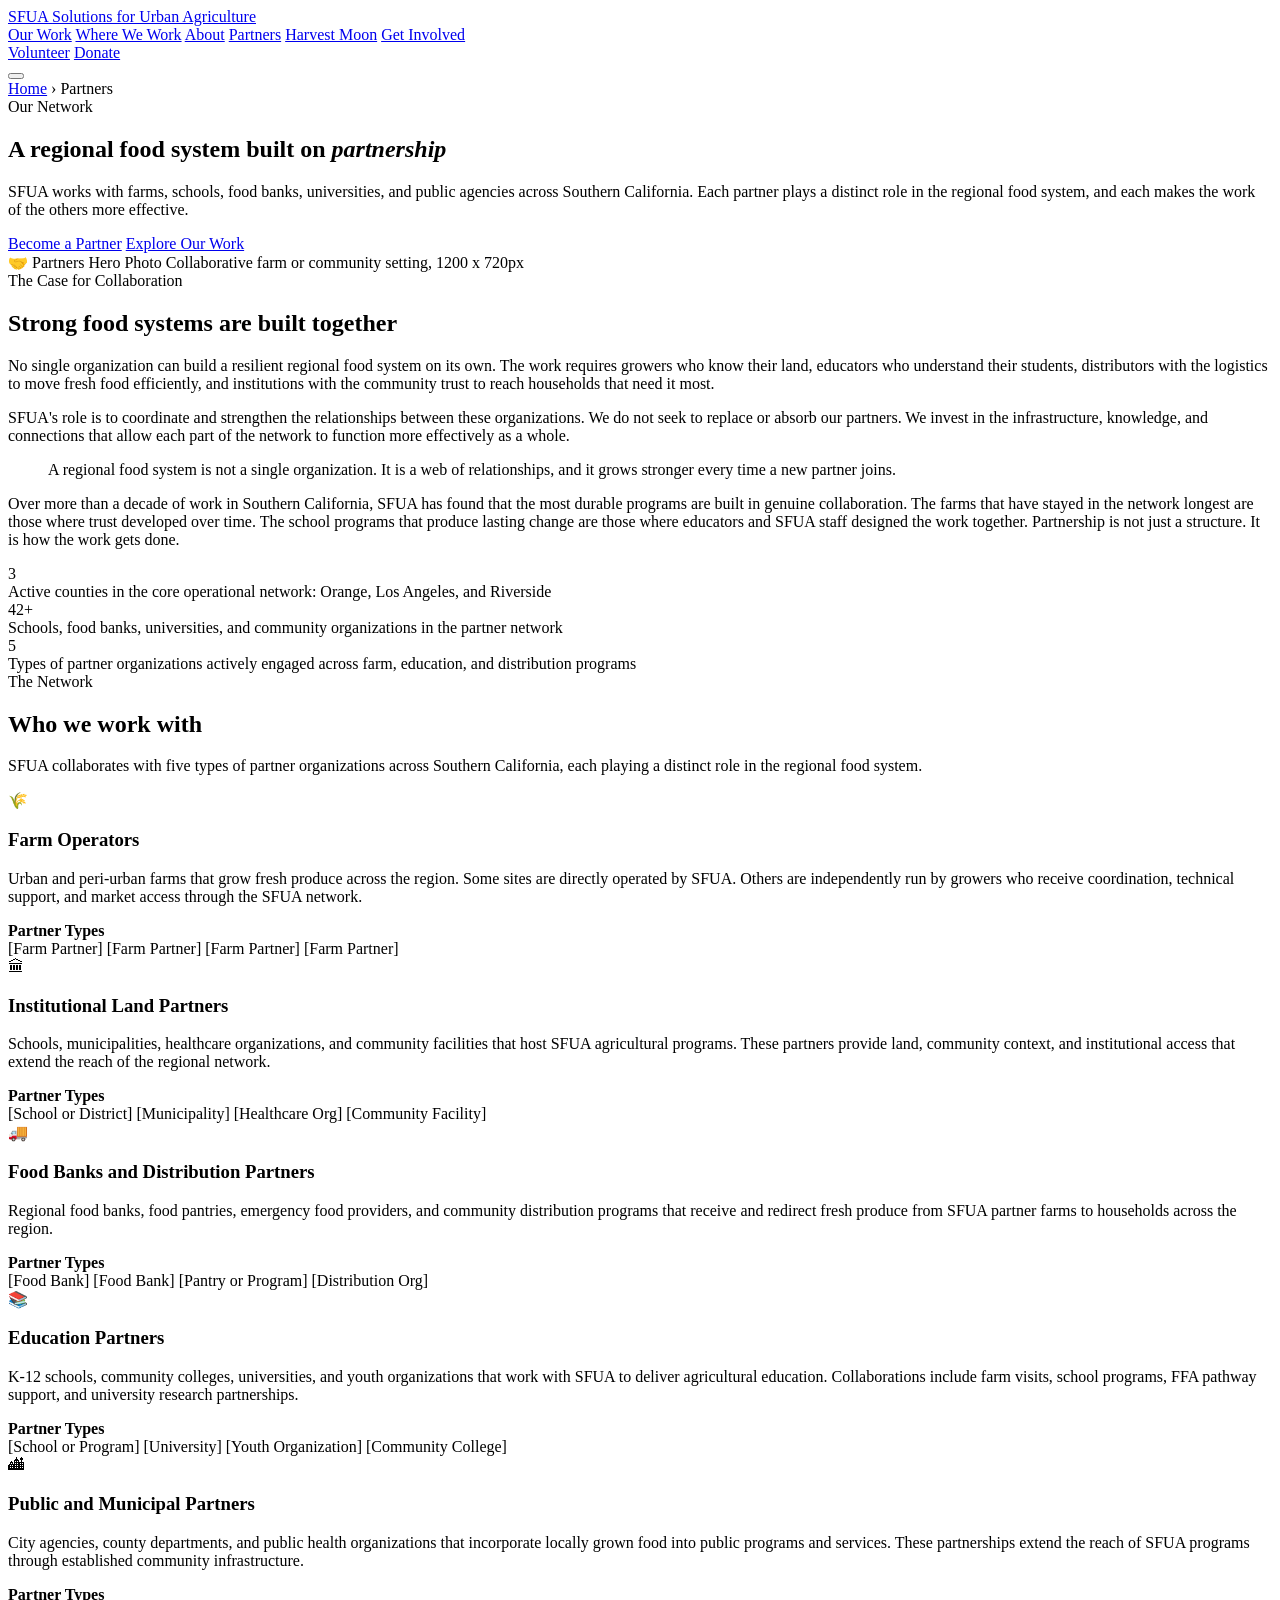
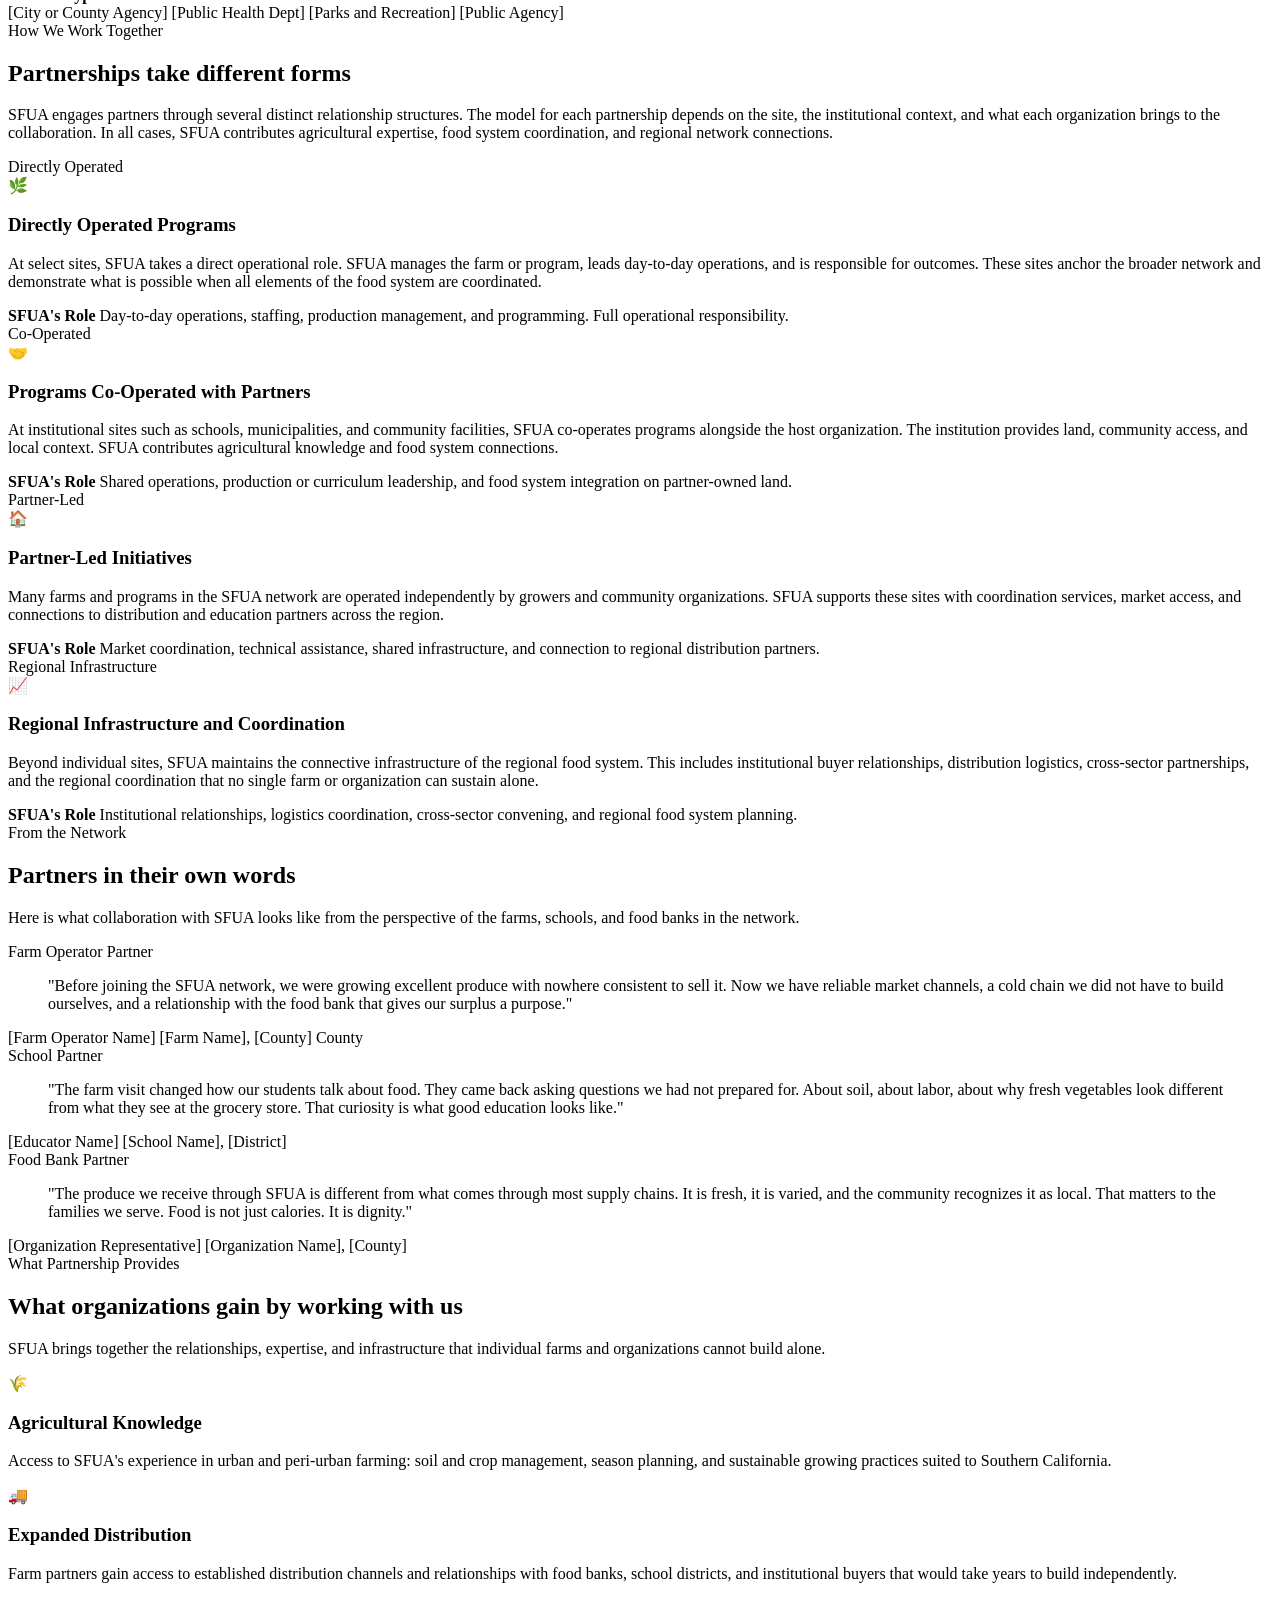
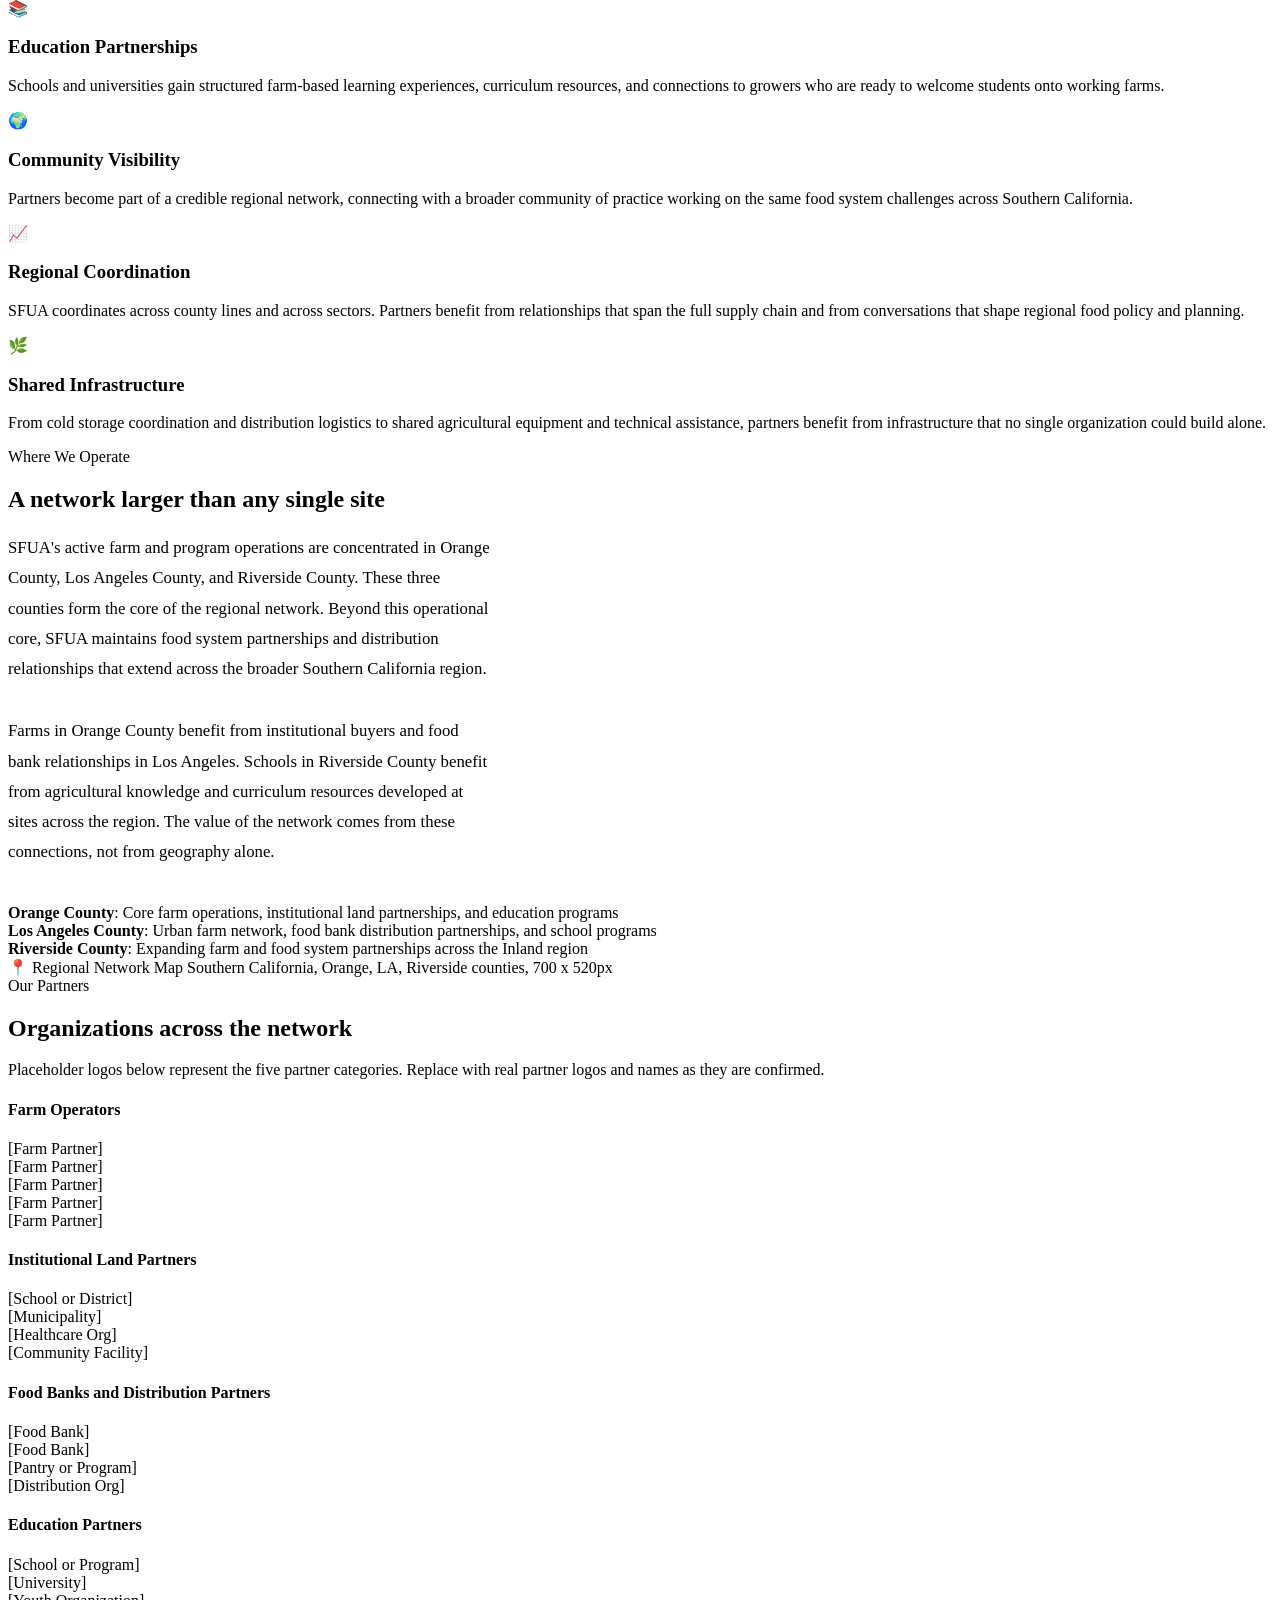
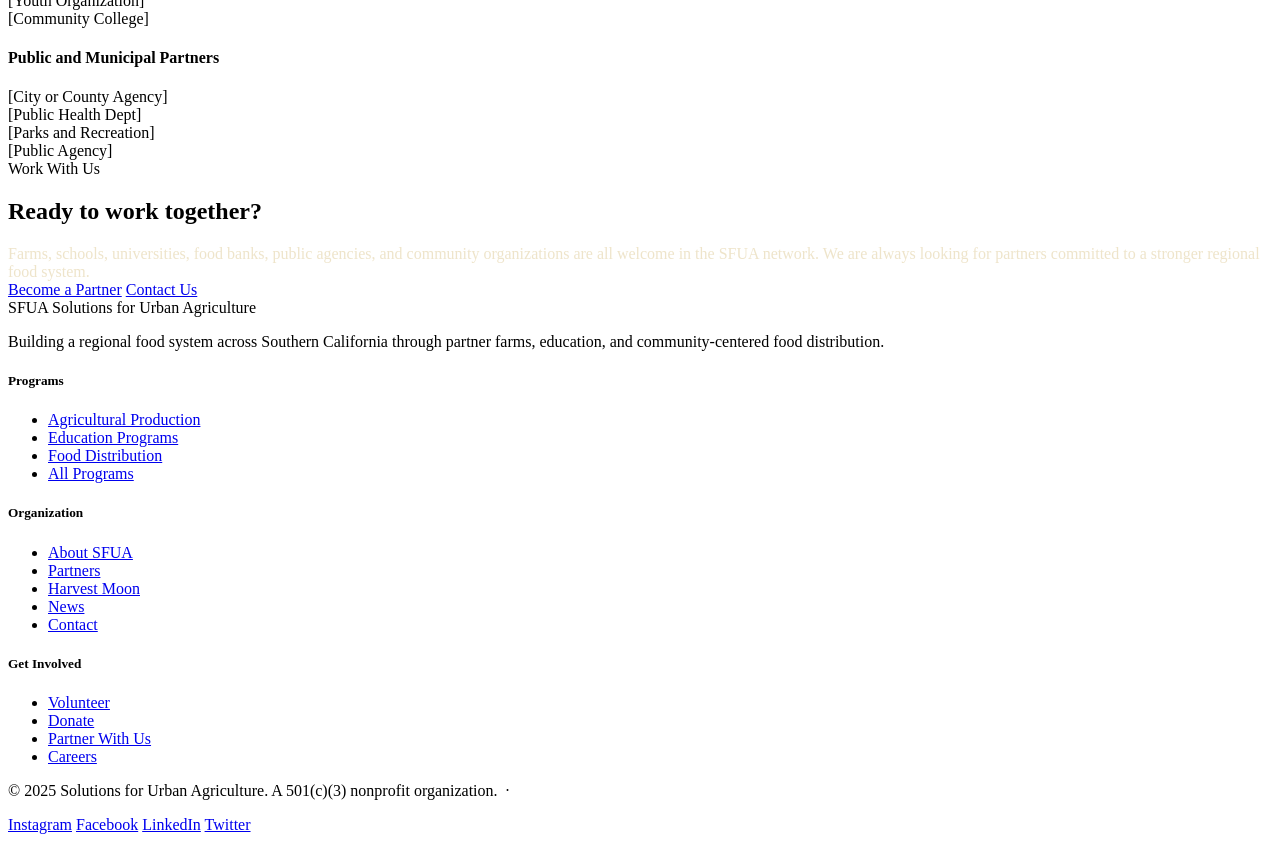
==== index.html @ 007294e8 "Add files via upload" ====
<!DOCTYPE html>
<html lang="en">
<head>
  <meta charset="UTF-8" />
  <meta name="viewport" content="width=device-width, initial-scale=1.0" />
  <title>Partners — Solutions for Urban Agriculture</title>
  <meta name="description" content="SFUA works with farms, schools, food banks, universities, and public agencies across Southern California to build a stronger regional food system." />
  <link rel="stylesheet" href="../assets/css/styles.css" />
</head>
<body>


  <!-- ============================================================
       NAV
       ============================================================ -->
  <header class="site-nav" role="banner">
    <div class="container">
      <a href="../index.html" class="nav-logo" aria-label="SFUA Home">
        <span class="logo-abbr">SFUA</span>
        <span class="logo-full">Solutions for Urban Agriculture</span>
      </a>
      <nav class="nav-links" aria-label="Primary navigation">
        <a href="../our-work/">Our Work</a>
        <a href="../index.html#where-we-work">Where We Work</a>
        <a href="../about/">About</a>
        <a href="../partners/" aria-current="page">Partners</a>
        <a href="../harvest-moon/harvest-moon.html">Harvest Moon</a>
        <a href="../get-involved/">Get Involved</a>
      </nav>
      <div class="nav-cta">
        <a href="../get-involved/volunteer.html" class="btn btn--outline">Volunteer</a>
          <!-- TEMP: Links to DonorView donation page. Replace with embedded form when ready. -->
        <a href="https://app.donorview.com/Donation/DonationInfo?prm=[base64]" target="_blank" class="btn btn--primary">Donate</a>
      </div>
      <button class="nav-hamburger" aria-label="Open menu" aria-expanded="false">
        <span></span><span></span><span></span>
      </button>
    </div>
  </header>


  <!-- ============================================================
       1. HERO
       ============================================================ -->
  <section class="page-hero" aria-labelledby="partners-hero-heading">
    <div class="container">

      <div class="page-hero-content">
        <nav class="breadcrumb" aria-label="Breadcrumb">
          <a href="../index.html">Home</a>
          <span class="breadcrumb-sep" aria-hidden="true">&#8250;</span>
          <span class="breadcrumb-current">Partners</span>
        </nav>
        <span class="eyebrow">Our Network</span>
        <h1 id="partners-hero-heading">
          A regional food system built on
          <em>partnership</em>
        </h1>
        <p class="lead">
          SFUA works with farms, schools, food banks, universities, and public agencies
          across Southern California. Each partner plays a distinct role in the
          regional food system, and each makes the work of the others more effective.
        </p>
        <div class="hero-actions">
          <a href="../get-involved/partner.html" class="btn btn--primary">Become a Partner</a>
          <a href="../our-work/" class="btn btn--outline">Explore Our Work</a>
        </div>
      </div>

      <div class="page-hero-image">
        <div class="img-placeholder img-placeholder--hero" role="img" aria-label="Hero image placeholder">
          <span class="ph-icon">&#129309;</span>
          <span class="ph-label">Partners Hero Photo</span>
          <span class="ph-dims">Collaborative farm or community setting, 1200 x 720px</span>
        </div>
      </div>

    </div>
  </section>


  <!-- ============================================================
       2. WHY PARTNERSHIPS MATTER
       ============================================================ -->
  <section id="why-partnerships" class="story section section--white" aria-labelledby="why-heading">
    <div class="container">

      <div class="story-body">
        <div class="section-header">
          <span class="eyebrow">The Case for Collaboration</span>
          <h2 id="why-heading">Strong food systems are built together</h2>
        </div>

        <p>
          No single organization can build a resilient regional food system on its own.
          The work requires growers who know their land, educators who understand their
          students, distributors with the logistics to move fresh food efficiently, and
          institutions with the community trust to reach households that need it most.
        </p>

        <p>
          SFUA's role is to coordinate and strengthen the relationships between
          these organizations. We do not seek to replace or absorb our partners.
          We invest in the infrastructure, knowledge, and connections that allow
          each part of the network to function more effectively as a whole.
        </p>

        <blockquote>
          A regional food system is not a single organization.
          It is a web of relationships, and it grows stronger
          every time a new partner joins.
        </blockquote>

        <p>
          Over more than a decade of work in Southern California, SFUA has found
          that the most durable programs are built in genuine collaboration.
          The farms that have stayed in the network longest are those where trust
          developed over time. The school programs that produce lasting change are
          those where educators and SFUA staff designed the work together.
          Partnership is not just a structure. It is how the work gets done.
        </p>
      </div>

      <div class="story-sidebar">
        <div class="story-stat-stack">

          <div class="story-stat">
            <div class="s-number">3</div>
            <div class="s-label">Active counties in the core operational network: Orange, Los Angeles, and Riverside</div>
          </div>

          <div class="story-stat">
            <div class="s-number">42+</div>
            <div class="s-label">Schools, food banks, universities, and community organizations in the partner network</div>
          </div>

          <div class="story-stat">
            <div class="s-number">5</div>
            <div class="s-label">Types of partner organizations actively engaged across farm, education, and distribution programs</div>
          </div>

        </div>
      </div>

    </div>
  </section>


  <!-- ============================================================
       3. PARTNER CATEGORIES
       ============================================================ -->
  <section id="partner-categories" class="partner-ecosystem section section--alt" aria-labelledby="categories-heading">
    <div class="container">

      <div class="section-header">
        <span class="eyebrow">The Network</span>
        <h2 id="categories-heading">Who we work with</h2>
        <p>
          SFUA collaborates with five types of partner organizations across
          Southern California, each playing a distinct role in the regional food system.
        </p>
      </div>

      <div class="ecosystem-type-grid" role="list" aria-label="Partner organization categories">

        <!-- Category 1 — Farm Operators -->
        <div class="ecosystem-type-card" role="listitem">
          <div class="ecosystem-type-icon" aria-hidden="true">&#127806;</div>
          <h3>Farm Operators</h3>
          <p>
            Urban and peri-urban farms that grow fresh produce across the region.
            Some sites are directly operated by SFUA. Others are independently run
            by growers who receive coordination, technical support, and market access
            through the SFUA network.
          </p>
          <div class="ecosystem-type-examples">
            <strong>Partner Types</strong>
            <div class="ecosystem-placeholder-list" aria-label="Farm operator partner placeholders">
              <span class="ecosystem-placeholder">[Farm Partner]</span>
              <span class="ecosystem-placeholder">[Farm Partner]</span>
              <span class="ecosystem-placeholder">[Farm Partner]</span>
              <span class="ecosystem-placeholder">[Farm Partner]</span>
            </div>
          </div>
        </div>

        <!-- Category 2 — Institutional Land Partners -->
        <div class="ecosystem-type-card" role="listitem">
          <div class="ecosystem-type-icon" aria-hidden="true">&#127963;</div>
          <h3>Institutional Land Partners</h3>
          <p>
            Schools, municipalities, healthcare organizations, and community
            facilities that host SFUA agricultural programs. These partners
            provide land, community context, and institutional access that
            extend the reach of the regional network.
          </p>
          <div class="ecosystem-type-examples">
            <strong>Partner Types</strong>
            <div class="ecosystem-placeholder-list" aria-label="Institutional land partner placeholders">
              <span class="ecosystem-placeholder">[School or District]</span>
              <span class="ecosystem-placeholder">[Municipality]</span>
              <span class="ecosystem-placeholder">[Healthcare Org]</span>
              <span class="ecosystem-placeholder">[Community Facility]</span>
            </div>
          </div>
        </div>

        <!-- Category 3 — Food Banks and Distribution Partners -->
        <div class="ecosystem-type-card" role="listitem">
          <div class="ecosystem-type-icon" aria-hidden="true">&#128666;</div>
          <h3>Food Banks and Distribution Partners</h3>
          <p>
            Regional food banks, food pantries, emergency food providers, and
            community distribution programs that receive and redirect fresh
            produce from SFUA partner farms to households across the region.
          </p>
          <div class="ecosystem-type-examples">
            <strong>Partner Types</strong>
            <div class="ecosystem-placeholder-list" aria-label="Distribution partner placeholders">
              <span class="ecosystem-placeholder">[Food Bank]</span>
              <span class="ecosystem-placeholder">[Food Bank]</span>
              <span class="ecosystem-placeholder">[Pantry or Program]</span>
              <span class="ecosystem-placeholder">[Distribution Org]</span>
            </div>
          </div>
        </div>

        <!-- Category 4 — Education Partners -->
        <div class="ecosystem-type-card" role="listitem">
          <div class="ecosystem-type-icon" aria-hidden="true">&#128218;</div>
          <h3>Education Partners</h3>
          <p>
            K-12 schools, community colleges, universities, and youth
            organizations that work with SFUA to deliver agricultural education.
            Collaborations include farm visits, school programs, FFA pathway
            support, and university research partnerships.
          </p>
          <div class="ecosystem-type-examples">
            <strong>Partner Types</strong>
            <div class="ecosystem-placeholder-list" aria-label="Education partner placeholders">
              <span class="ecosystem-placeholder">[School or Program]</span>
              <span class="ecosystem-placeholder">[University]</span>
              <span class="ecosystem-placeholder">[Youth Organization]</span>
              <span class="ecosystem-placeholder">[Community College]</span>
            </div>
          </div>
        </div>

        <!-- Category 5 — Public and Municipal Partners -->
        <div class="ecosystem-type-card" role="listitem">
          <div class="ecosystem-type-icon" aria-hidden="true">&#127961;</div>
          <h3>Public and Municipal Partners</h3>
          <p>
            City agencies, county departments, and public health organizations
            that incorporate locally grown food into public programs and services.
            These partnerships extend the reach of SFUA programs through
            established community infrastructure.
          </p>
          <div class="ecosystem-type-examples">
            <strong>Partner Types</strong>
            <div class="ecosystem-placeholder-list" aria-label="Municipal partner placeholders">
              <span class="ecosystem-placeholder">[City or County Agency]</span>
              <span class="ecosystem-placeholder">[Public Health Dept]</span>
              <span class="ecosystem-placeholder">[Parks and Recreation]</span>
              <span class="ecosystem-placeholder">[Public Agency]</span>
            </div>
          </div>
        </div>

      </div>

    </div>
  </section>


  <!-- ============================================================
       4. PARTNERSHIP MODELS
       ============================================================ -->
  <section id="partnership-models" class="operating-model section section--white" aria-labelledby="models-heading">
    <div class="container">

      <div class="section-header">
        <span class="eyebrow">How We Work Together</span>
        <h2 id="models-heading">Partnerships take different forms</h2>
      </div>

      <p class="op-model-intro">
        SFUA engages partners through several distinct relationship structures.
        The model for each partnership depends on the site, the institutional
        context, and what each organization brings to the collaboration.
        In all cases, SFUA contributes agricultural expertise, food system
        coordination, and regional network connections.
      </p>

      <div class="op-model-grid" role="list" aria-label="Partnership model types">

        <!-- Panel 1 — Directly Operated -->
        <div class="op-model-panel op-model-panel--direct" role="listitem">
          <span class="op-model-type">Directly Operated</span>
          <div class="op-model-icon" aria-hidden="true">&#127807;</div>
          <h3>Directly Operated Programs</h3>
          <p>
            At select sites, SFUA takes a direct operational role. SFUA manages
            the farm or program, leads day-to-day operations, and is responsible
            for outcomes. These sites anchor the broader network and demonstrate
            what is possible when all elements of the food system are coordinated.
          </p>
          <div class="op-model-contrib">
            <strong>SFUA's Role</strong>
            Day-to-day operations, staffing, production management,
            and programming. Full operational responsibility.
          </div>
        </div>

        <!-- Panel 2 — Co-Operated with Partners -->
        <div class="op-model-panel op-model-panel--coopd" role="listitem">
          <span class="op-model-type">Co-Operated</span>
          <div class="op-model-icon" aria-hidden="true">&#129309;</div>
          <h3>Programs Co-Operated with Partners</h3>
          <p>
            At institutional sites such as schools, municipalities, and community
            facilities, SFUA co-operates programs alongside the host organization.
            The institution provides land, community access, and local context.
            SFUA contributes agricultural knowledge and food system connections.
          </p>
          <div class="op-model-contrib">
            <strong>SFUA's Role</strong>
            Shared operations, production or curriculum leadership,
            and food system integration on partner-owned land.
          </div>
        </div>

        <!-- Panel 3 — Partner-Led Initiatives -->
        <div class="op-model-panel op-model-panel--partner" role="listitem">
          <span class="op-model-type">Partner-Led</span>
          <div class="op-model-icon" aria-hidden="true">&#127968;</div>
          <h3>Partner-Led Initiatives</h3>
          <p>
            Many farms and programs in the SFUA network are operated independently
            by growers and community organizations. SFUA supports these sites with
            coordination services, market access, and connections to distribution
            and education partners across the region.
          </p>
          <div class="op-model-contrib">
            <strong>SFUA's Role</strong>
            Market coordination, technical assistance, shared infrastructure,
            and connection to regional distribution partners.
          </div>
        </div>

        <!-- Panel 4 — Regional Infrastructure -->
        <div class="op-model-panel op-model-panel--coord" role="listitem">
          <span class="op-model-type">Regional Infrastructure</span>
          <div class="op-model-icon" aria-hidden="true">&#128200;</div>
          <h3>Regional Infrastructure and Coordination</h3>
          <p>
            Beyond individual sites, SFUA maintains the connective infrastructure
            of the regional food system. This includes institutional buyer
            relationships, distribution logistics, cross-sector partnerships,
            and the regional coordination that no single farm or organization
            can sustain alone.
          </p>
          <div class="op-model-contrib">
            <strong>SFUA's Role</strong>
            Institutional relationships, logistics coordination,
            cross-sector convening, and regional food system planning.
          </div>
        </div>

      </div>
    </div>
  </section>


  <!-- ============================================================
       5. FEATURED PARTNER STORIES
       ============================================================ -->
  <section id="partner-stories" class="section section--alt" aria-labelledby="stories-heading">
    <div class="container">

      <div class="section-header">
        <span class="eyebrow">From the Network</span>
        <h2 id="stories-heading">Partners in their own words</h2>
        <p>
          Here is what collaboration with SFUA looks like from the perspective
          of the farms, schools, and food banks in the network.
        </p>
      </div>

      <div class="story-card-grid" role="list" aria-label="Partner stories">

        <!-- Story 1 — Farm Partner -->
        <div class="story-card" role="listitem">
          <span class="story-card-tag">Farm Operator Partner</span>
          <blockquote>
            "Before joining the SFUA network, we were growing excellent
            produce with nowhere consistent to sell it. Now we have
            reliable market channels, a cold chain we did not have to build
            ourselves, and a relationship with the food bank that gives
            our surplus a purpose."
          </blockquote>
          <div class="story-card-attr">
            <span class="attr-name">[Farm Operator Name]</span>
            <span class="attr-role">[Farm Name], [County] County</span>
          </div>
        </div>

        <!-- Story 2 — Education Partner -->
        <div class="story-card" role="listitem">
          <span class="story-card-tag">School Partner</span>
          <blockquote>
            "The farm visit changed how our students talk about food.
            They came back asking questions we had not prepared for.
            About soil, about labor, about why fresh vegetables look
            different from what they see at the grocery store.
            That curiosity is what good education looks like."
          </blockquote>
          <div class="story-card-attr">
            <span class="attr-name">[Educator Name]</span>
            <span class="attr-role">[School Name], [District]</span>
          </div>
        </div>

        <!-- Story 3 — Distribution Partner -->
        <div class="story-card" role="listitem">
          <span class="story-card-tag">Food Bank Partner</span>
          <blockquote>
            "The produce we receive through SFUA is different from
            what comes through most supply chains. It is fresh, it is
            varied, and the community recognizes it as local.
            That matters to the families we serve. Food is not
            just calories. It is dignity."
          </blockquote>
          <div class="story-card-attr">
            <span class="attr-name">[Organization Representative]</span>
            <span class="attr-role">[Organization Name], [County]</span>
          </div>
        </div>

      </div>

    </div>
  </section>


  <!-- ============================================================
       6. WHY ORGANIZATIONS PARTNER WITH SFUA
       ============================================================ -->
  <section id="why-sfua" class="values section section--white" aria-labelledby="why-sfua-heading">
    <div class="container">

      <div class="section-header">
        <span class="eyebrow">What Partnership Provides</span>
        <h2 id="why-sfua-heading">What organizations gain by working with us</h2>
        <p>
          SFUA brings together the relationships, expertise, and infrastructure
          that individual farms and organizations cannot build alone.
        </p>
      </div>

      <div class="grid-3">

        <div class="value-card">
          <div class="value-card-icon" aria-hidden="true">&#127806;</div>
          <h3>Agricultural Knowledge</h3>
          <p>
            Access to SFUA's experience in urban and peri-urban farming:
            soil and crop management, season planning, and sustainable
            growing practices suited to Southern California.
          </p>
        </div>

        <div class="value-card">
          <div class="value-card-icon" aria-hidden="true">&#128666;</div>
          <h3>Expanded Distribution</h3>
          <p>
            Farm partners gain access to established distribution channels
            and relationships with food banks, school districts, and
            institutional buyers that would take years to build independently.
          </p>
        </div>

        <div class="value-card">
          <div class="value-card-icon" aria-hidden="true">&#128218;</div>
          <h3>Education Partnerships</h3>
          <p>
            Schools and universities gain structured farm-based learning
            experiences, curriculum resources, and connections to growers
            who are ready to welcome students onto working farms.
          </p>
        </div>

        <div class="value-card">
          <div class="value-card-icon" aria-hidden="true">&#127757;</div>
          <h3>Community Visibility</h3>
          <p>
            Partners become part of a credible regional network, connecting
            with a broader community of practice working on the same
            food system challenges across Southern California.
          </p>
        </div>

        <div class="value-card">
          <div class="value-card-icon" aria-hidden="true">&#128200;</div>
          <h3>Regional Coordination</h3>
          <p>
            SFUA coordinates across county lines and across sectors. Partners
            benefit from relationships that span the full supply chain and
            from conversations that shape regional food policy and planning.
          </p>
        </div>

        <div class="value-card">
          <div class="value-card-icon" aria-hidden="true">&#127807;</div>
          <h3>Shared Infrastructure</h3>
          <p>
            From cold storage coordination and distribution logistics to
            shared agricultural equipment and technical assistance, partners
            benefit from infrastructure that no single organization could build alone.
          </p>
        </div>

      </div>

    </div>
  </section>


  <!-- ============================================================
       7. REGIONAL NETWORK
       ============================================================ -->
  <section id="regional-network" class="where-we-work section section--alt" aria-labelledby="regional-heading">
    <div class="container">

      <div>
        <div class="section-header">
          <span class="eyebrow">Where We Operate</span>
          <h2 id="regional-heading">A network larger than any single site</h2>
        </div>

        <p style="font-size: 1.05rem; color: var(--text-muted); line-height: 1.8; max-width: 58ch; margin-bottom: 32px;">
          SFUA's active farm and program operations are concentrated in
          Orange County, Los Angeles County, and Riverside County. These three
          counties form the core of the regional network. Beyond this operational
          core, SFUA maintains food system partnerships and distribution relationships
          that extend across the broader Southern California region.
        </p>

        <p style="font-size: 1.05rem; color: var(--text-muted); line-height: 1.8; max-width: 58ch; margin-bottom: 36px;">
          Farms in Orange County benefit from institutional buyers and food bank
          relationships in Los Angeles. Schools in Riverside County benefit from
          agricultural knowledge and curriculum resources developed at sites across
          the region. The value of the network comes from these connections,
          not from geography alone.
        </p>

        <div class="region-list" role="list" aria-label="Active counties">
          <div class="region-item" role="listitem">
            <span class="region-dot" aria-hidden="true"></span>
            <span><strong>Orange County</strong>: Core farm operations, institutional land partnerships, and education programs</span>
          </div>
          <div class="region-item" role="listitem">
            <span class="region-dot" aria-hidden="true"></span>
            <span><strong>Los Angeles County</strong>: Urban farm network, food bank distribution partnerships, and school programs</span>
          </div>
          <div class="region-item" role="listitem">
            <span class="region-dot" aria-hidden="true"></span>
            <span><strong>Riverside County</strong>: Expanding farm and food system partnerships across the Inland region</span>
          </div>
        </div>

      </div>

      <div>
        <div class="img-placeholder img-placeholder--map" role="img" aria-label="Regional network map placeholder">
          <span class="ph-icon">&#128205;</span>
          <span class="ph-label">Regional Network Map</span>
          <span class="ph-dims">Southern California, Orange, LA, Riverside counties, 700 x 520px</span>
        </div>
      </div>

    </div>
  </section>


  <!-- ============================================================
       PARTNER LOGO GRID (All Categories)
       ============================================================ -->
  <section class="section section--white" aria-labelledby="partner-logos-heading">
    <div class="container">

      <div class="section-header section-header--center">
        <span class="eyebrow">Our Partners</span>
        <h2 id="partner-logos-heading">Organizations across the network</h2>
        <p>
          Placeholder logos below represent the five partner categories.
          Replace with real partner logos and names as they are confirmed.
        </p>
      </div>

      <div class="partner-categories" role="list" aria-label="Partner organizations by category">

        <div class="partner-category" role="listitem">
          <h4>Farm Operators</h4>
          <div class="partner-logos">
            <div class="partner-logo-slot">[Farm Partner]</div>
            <div class="partner-logo-slot">[Farm Partner]</div>
            <div class="partner-logo-slot">[Farm Partner]</div>
            <div class="partner-logo-slot">[Farm Partner]</div>
            <div class="partner-logo-slot">[Farm Partner]</div>
          </div>
        </div>

        <div class="partner-category" role="listitem">
          <h4>Institutional Land Partners</h4>
          <div class="partner-logos">
            <div class="partner-logo-slot">[School or District]</div>
            <div class="partner-logo-slot">[Municipality]</div>
            <div class="partner-logo-slot">[Healthcare Org]</div>
            <div class="partner-logo-slot">[Community Facility]</div>
          </div>
        </div>

        <div class="partner-category" role="listitem">
          <h4>Food Banks and Distribution Partners</h4>
          <div class="partner-logos">
            <div class="partner-logo-slot">[Food Bank]</div>
            <div class="partner-logo-slot">[Food Bank]</div>
            <div class="partner-logo-slot">[Pantry or Program]</div>
            <div class="partner-logo-slot">[Distribution Org]</div>
          </div>
        </div>

        <div class="partner-category" role="listitem">
          <h4>Education Partners</h4>
          <div class="partner-logos">
            <div class="partner-logo-slot">[School or Program]</div>
            <div class="partner-logo-slot">[University]</div>
            <div class="partner-logo-slot">[Youth Organization]</div>
            <div class="partner-logo-slot">[Community College]</div>
          </div>
        </div>

        <div class="partner-category" role="listitem">
          <h4>Public and Municipal Partners</h4>
          <div class="partner-logos">
            <div class="partner-logo-slot">[City or County Agency]</div>
            <div class="partner-logo-slot">[Public Health Dept]</div>
            <div class="partner-logo-slot">[Parks and Recreation]</div>
            <div class="partner-logo-slot">[Public Agency]</div>
          </div>
        </div>

      </div>

    </div>
  </section>


  <!-- ============================================================
       8. FINAL CTA
       ============================================================ -->
  <section class="program-cta section section--dark" aria-labelledby="partners-cta-heading">
    <div class="container">

      <span class="eyebrow" style="color: var(--straw);">Work With Us</span>
      <h2 id="partners-cta-heading" style="color: var(--straw);">
        Ready to work together?
      </h2>
      <span class="cta-sub" style="color: rgba(232,217,181,0.72);">
        Farms, schools, universities, food banks, public agencies, and community
        organizations are all welcome in the SFUA network. We are always looking
        for partners committed to a stronger regional food system.
      </span>
      <div class="cta-actions">
        <a href="../get-involved/partner.html" class="btn btn--harvest">Become a Partner</a>
        <a href="../contact/" class="btn btn--ghost">Contact Us</a>
      </div>

    </div>
  </section>


  <!-- ============================================================
       FOOTER
       ============================================================ -->
  <footer class="site-footer section--dark" role="contentinfo">
    <div class="container">
      <div class="footer-grid">
        <div class="footer-brand">
          <span class="logo-abbr">SFUA</span>
          <span class="logo-full">Solutions for Urban Agriculture</span>
          <p>
            Building a regional food system across Southern California through
            partner farms, education, and community-centered food distribution.
          </p>
        </div>
        <div class="footer-col">
          <h5>Programs</h5>
          <ul>
            <li><a href="../our-work/production.html">Agricultural Production</a></li>
            <li><a href="../our-work/education.html">Education Programs</a></li>
            <li><a href="../our-work/distribution.html">Food Distribution</a></li>
            <li><a href="../our-work/">All Programs</a></li>
          </ul>
        </div>
        <div class="footer-col">
          <h5>Organization</h5>
          <ul>
            <li><a href="../about/">About SFUA</a></li>
            <li><a href="../partners/">Partners</a></li>
            <li><a href="../harvest-moon/harvest-moon.html">Harvest Moon</a></li>
            <li><a href="../news/">News</a></li>
            <li><a href="../contact/">Contact</a></li>
          </ul>
        </div>
        <div class="footer-col">
          <h5>Get Involved</h5>
          <ul>
            <li><a href="../get-involved/volunteer.html">Volunteer</a></li>
            <li><a href="https://app.donorview.com/Donation/DonationInfo?prm=[base64]" target="_blank">Donate</a></li>
            <li><a href="../get-involved/partner.html">Partner With Us</a></li>
            <li><a href="../careers/">Careers</a></li>
          </ul>
        </div>
      </div>
      <div class="footer-bottom">
        <p>
          &copy; 2025 Solutions for Urban Agriculture. A 501(c)(3) nonprofit organization.
          &nbsp;&middot;&nbsp;
          <a href="../privacy.html" style="color:rgba(255,255,255,0.38);">Privacy Policy</a>
        </p>
        <div class="social-links" aria-label="Social media links">
          <a href="#" aria-label="Instagram">Instagram</a>
          <a href="#" aria-label="Facebook">Facebook</a>
          <a href="#" aria-label="LinkedIn">LinkedIn</a>
          <a href="#" aria-label="Twitter / X">Twitter</a>
        </div>
      </div>
    </div>
  </footer>


  <script>
    const hamburger = document.querySelector('.nav-hamburger');
    if (hamburger) {
      hamburger.addEventListener('click', () => {
        const isOpen = hamburger.getAttribute('aria-expanded') === 'true';
        hamburger.setAttribute('aria-expanded', String(!isOpen));
      });
    }
  </script>


</body>
</html>
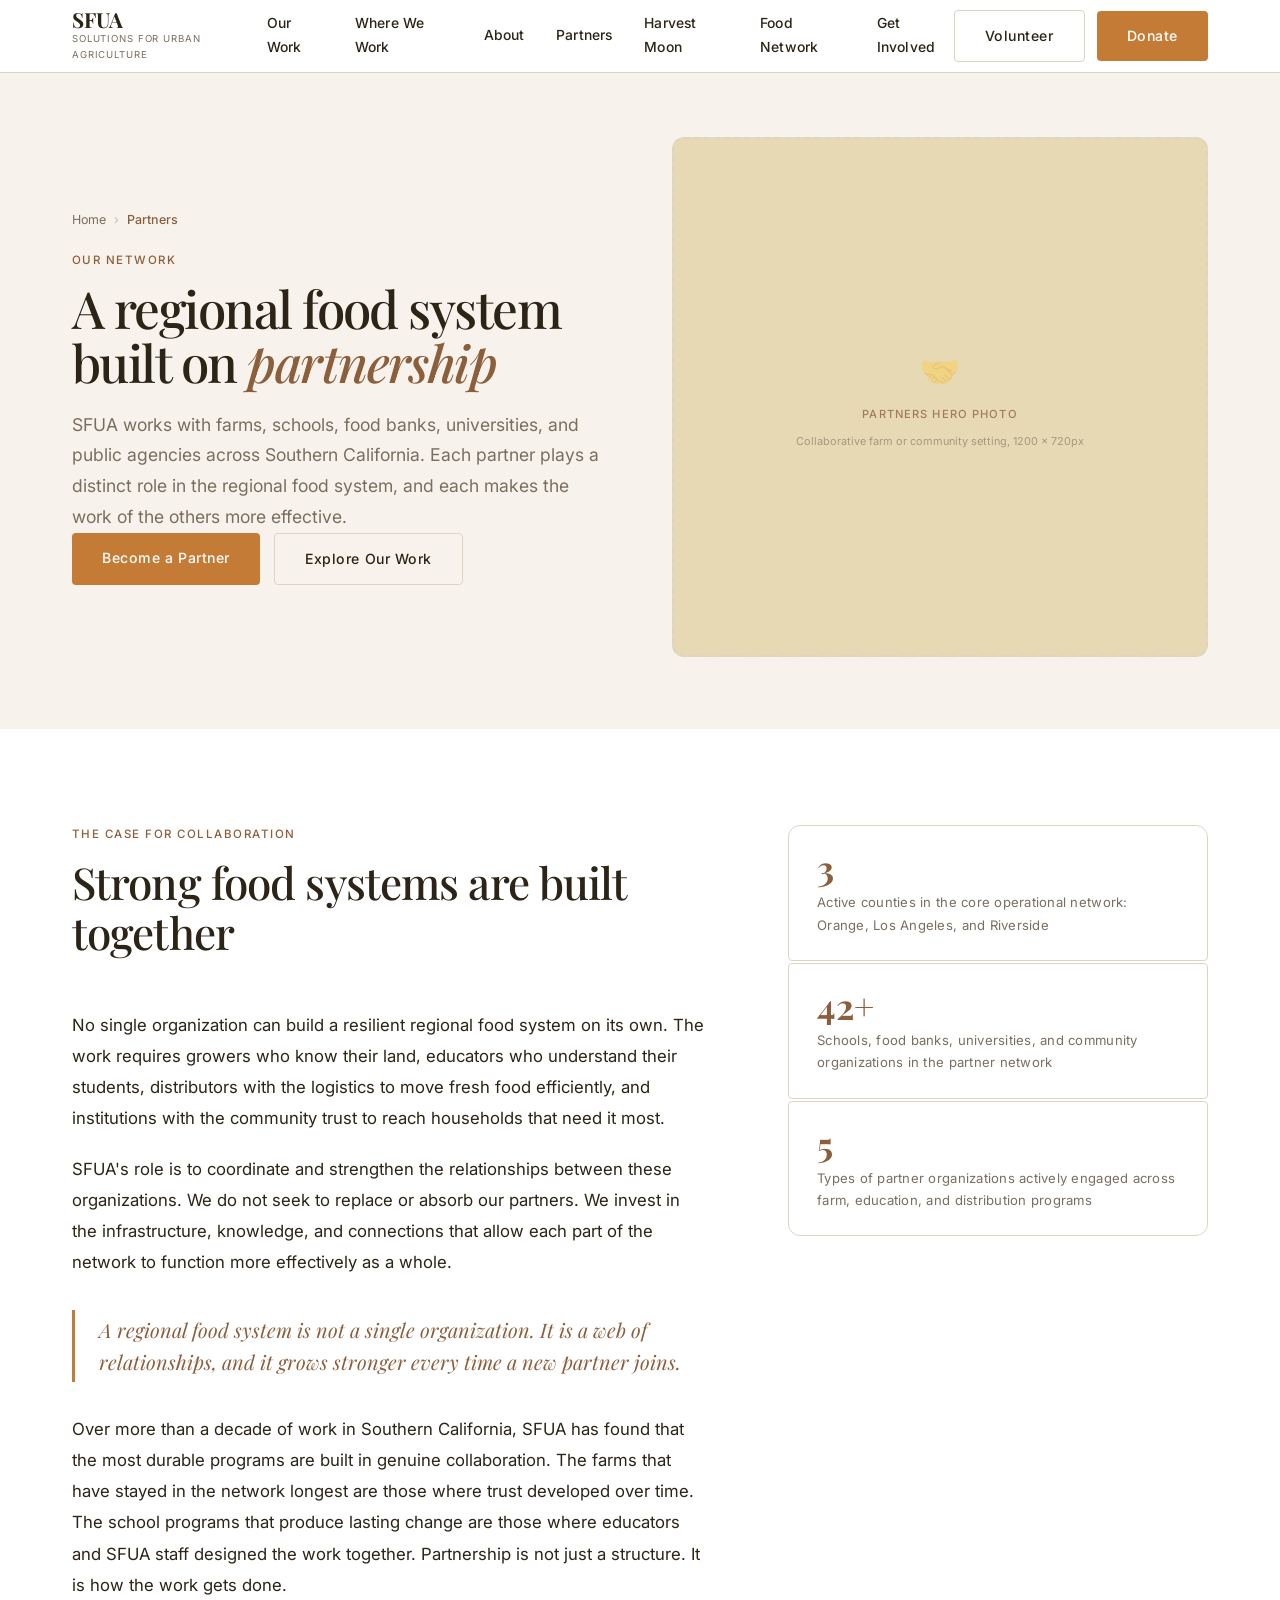
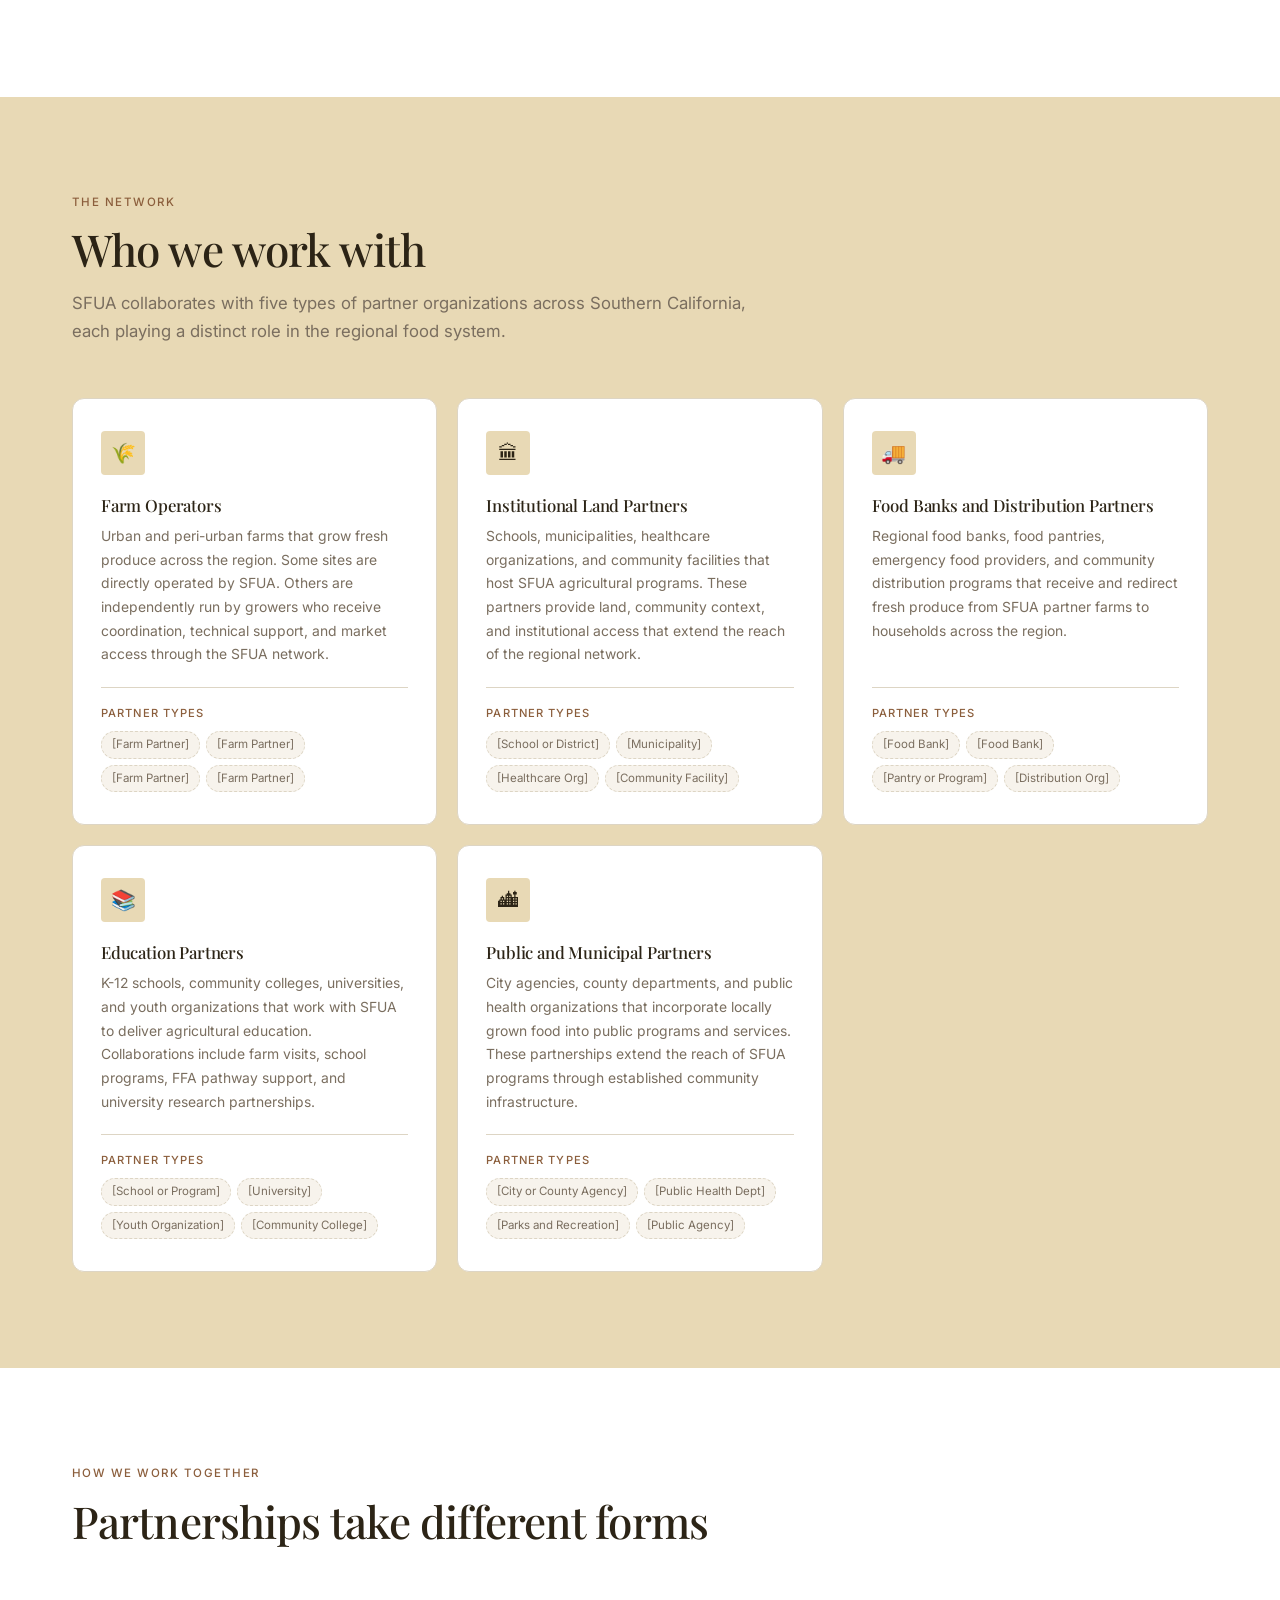
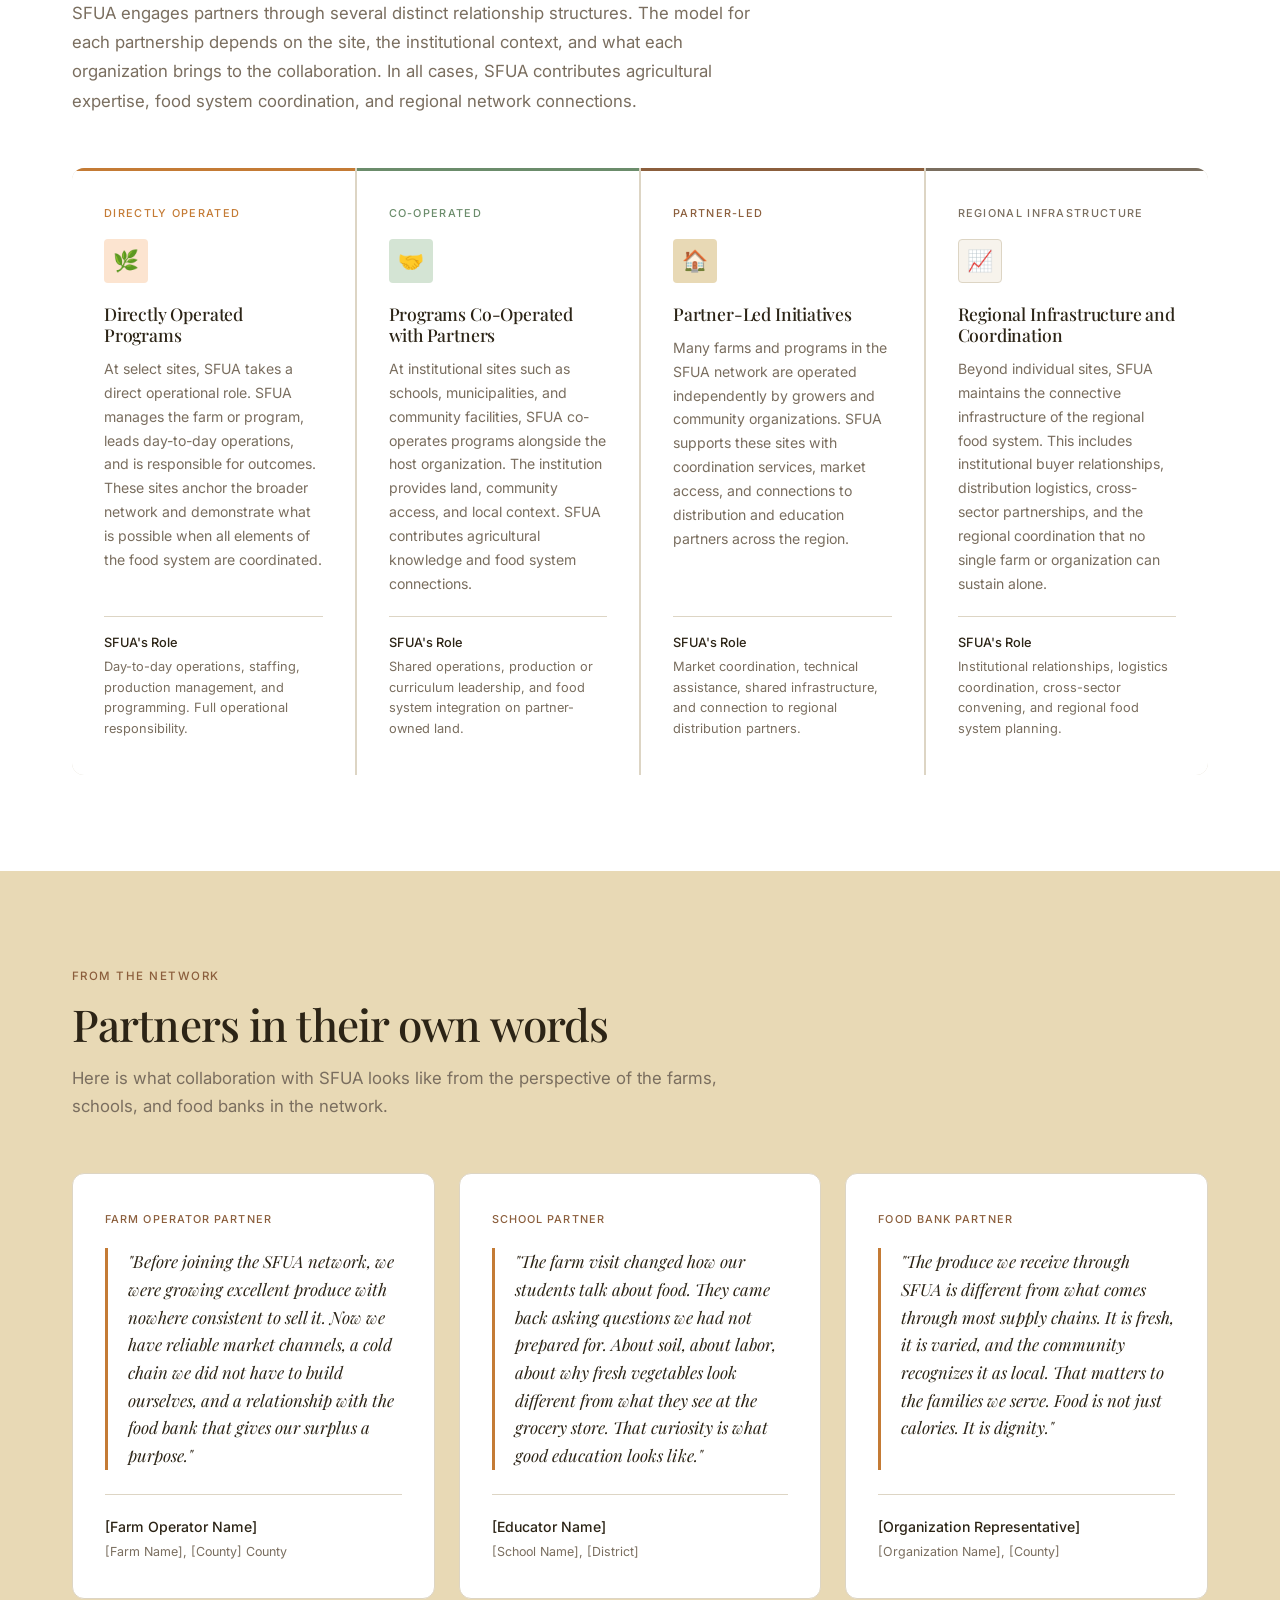
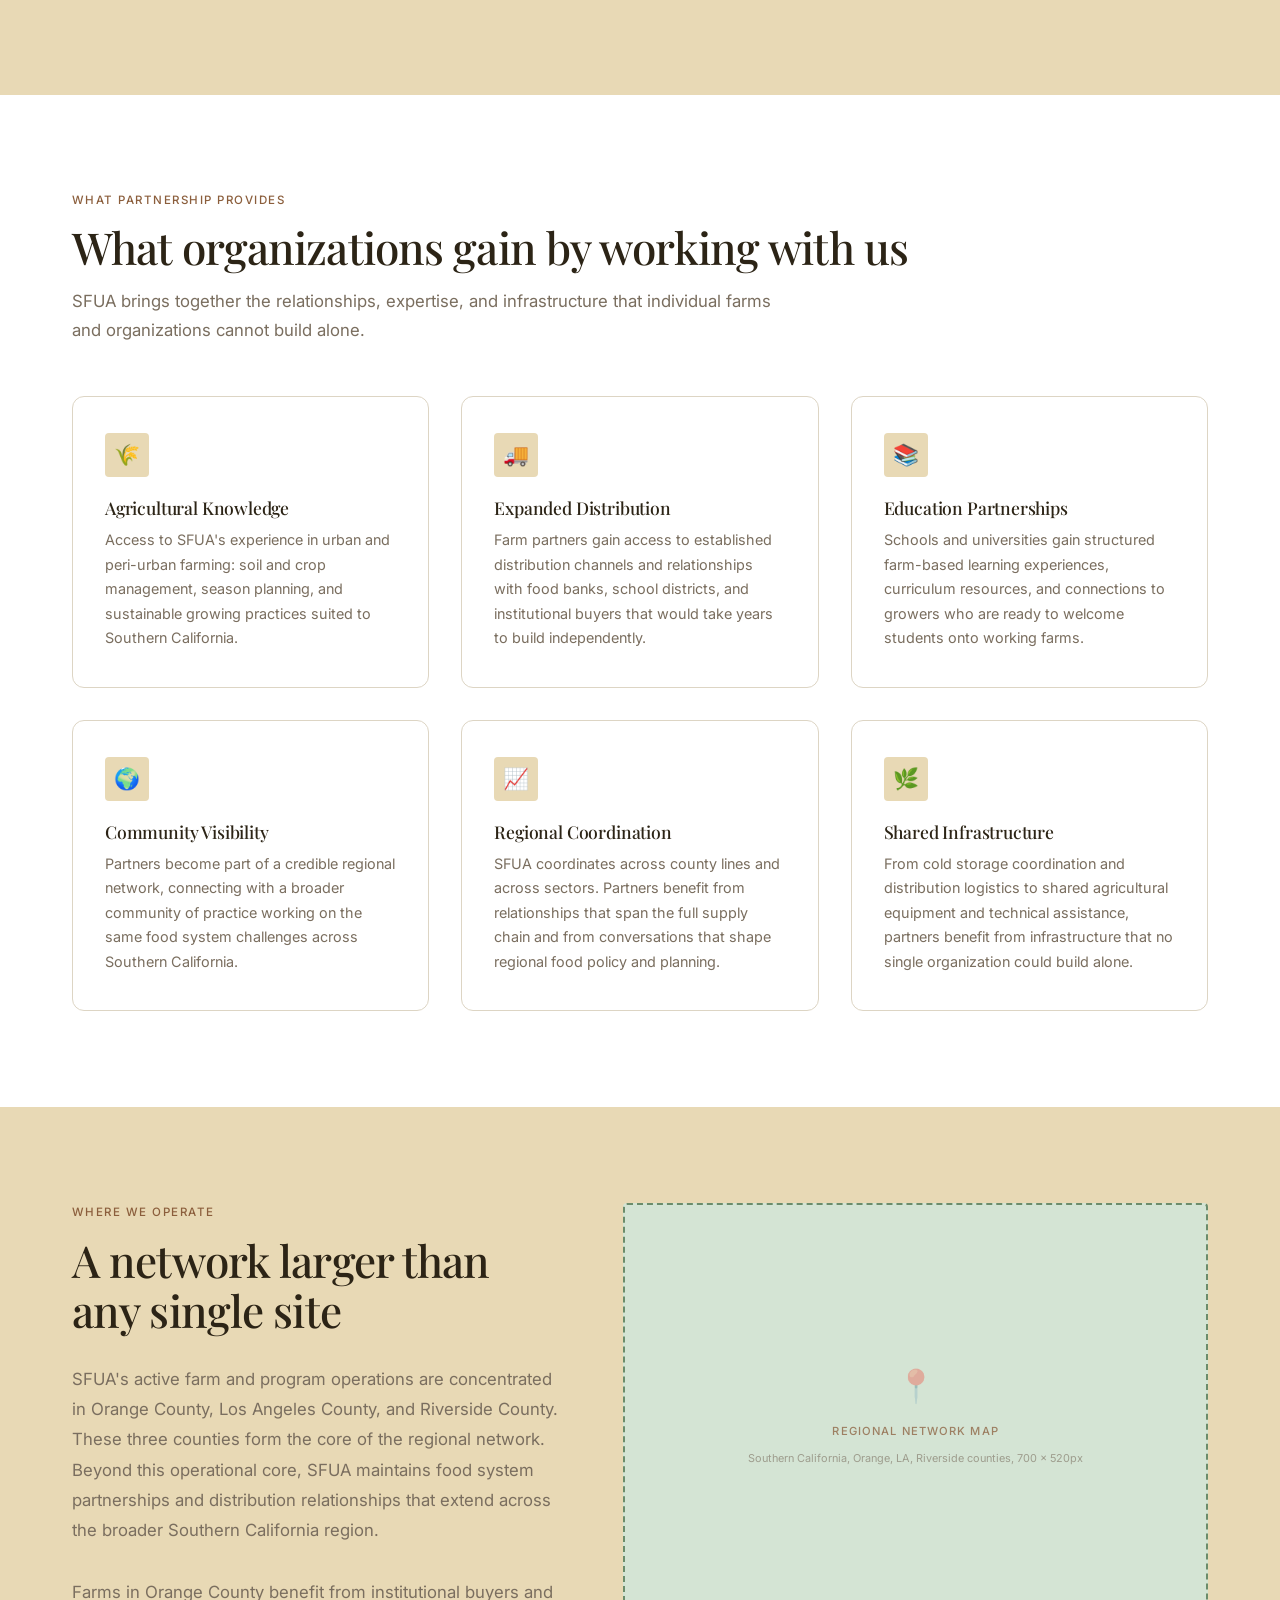
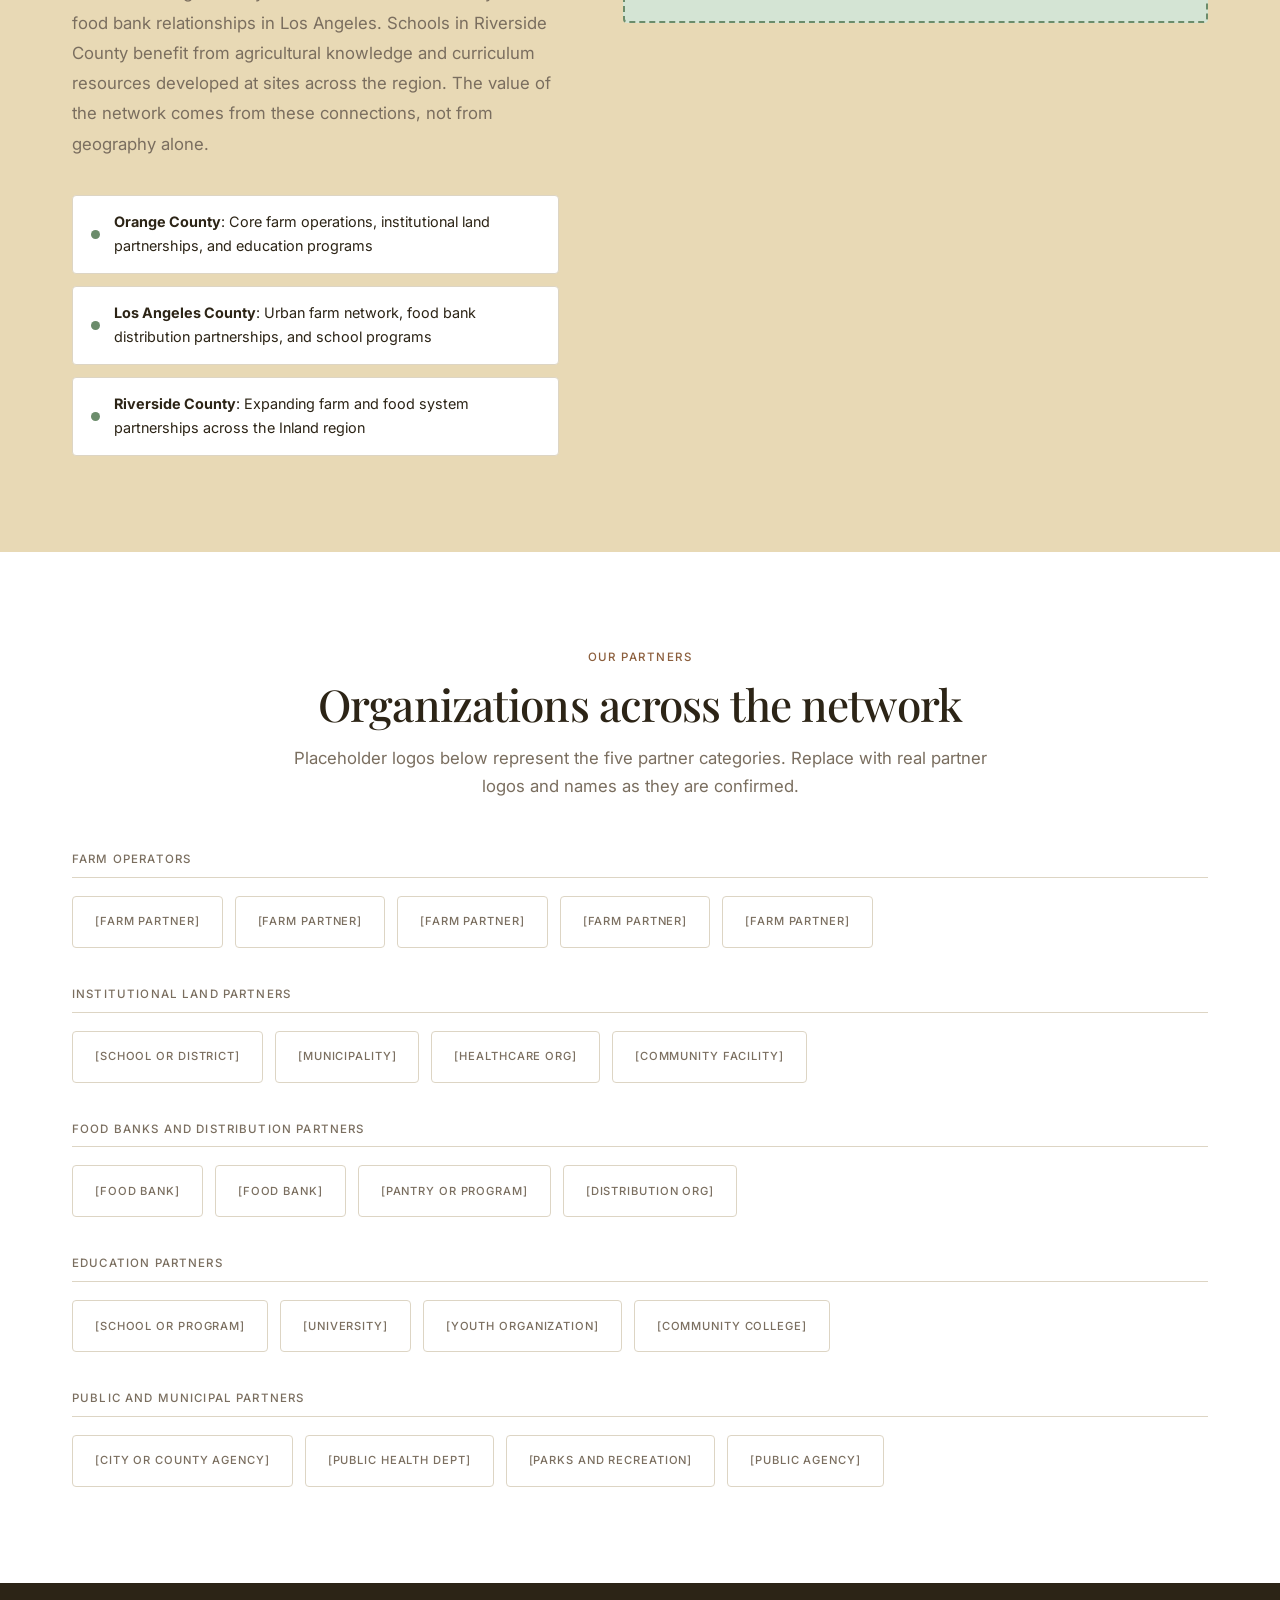
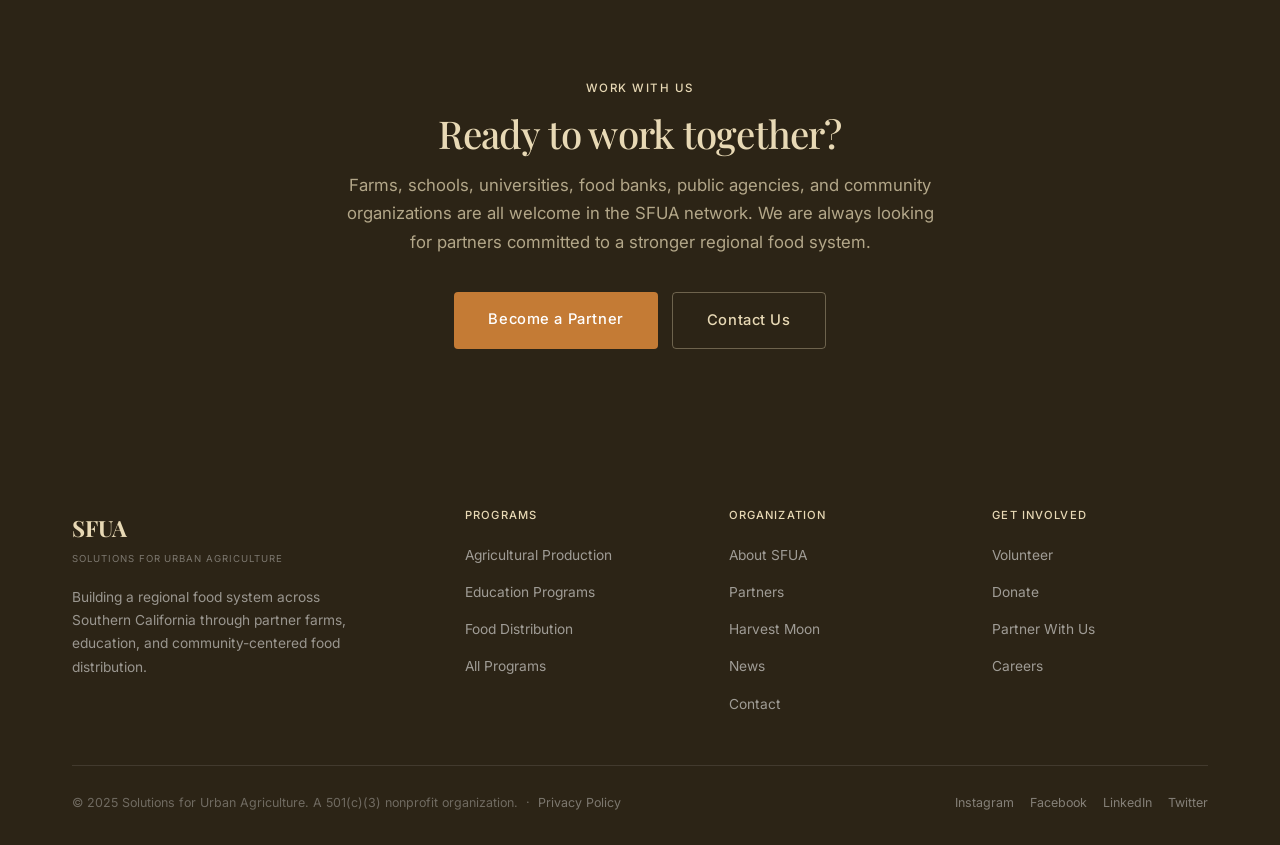
==== commit a429b265: "Add LA Regional Food Network platform for partner infrastructure mapping A shared tool for the LA Co" ====
--- a/index.html
+++ b/index.html
@@ -25,6 +25,7 @@
         <a href="../about/">About</a>
         <a href="../partners/" aria-current="page">Partners</a>
         <a href="../harvest-moon/harvest-moon.html">Harvest Moon</a>
+        <a href="network.html">Food Network</a>
         <a href="../get-involved/">Get Involved</a>
       </nav>
       <div class="nav-cta">
--- a/assets/css/styles.css
+++ b/assets/css/styles.css
@@ -0,0 +1,2528 @@
+/* ============================================================
+   SFUA â€” Solutions for Urban Agriculture
+   Design System & Stylesheet
+   ============================================================ */
+
+/* ------------------------------------------------------------
+   FONTS
+   ------------------------------------------------------------ */
+@import url('https://fonts.googleapis.com/css2?family=Playfair+Display:ital,wght@0,400;0,500;0,700;1,400&family=Inter:wght@300;400;500;600&display=swap');
+
+/* ------------------------------------------------------------
+   DESIGN TOKENS
+   ------------------------------------------------------------ */
+:root {
+  /* Color Palette */
+  --soil:        #2C2416;
+  --clay:        #8B5E3C;
+  --straw:       #E8D9B5;
+  --linen:       #F7F3EC;
+  --sage:        #6B8C6B;
+  --sage-light:  #D4E4D4;
+  --harvest:     #C47B35;
+  --harvest-dark:#9E5E1F;
+  --white:       #FFFFFF;
+  --border:      #DDD5C4;
+  --text-muted:  #7A6E5F;
+
+  /* Typography */
+  --font-display: 'Playfair Display', Georgia, serif;
+  --font-body:    'Inter', sans-serif;
+
+  /* Sizing */
+  --max-width:    1200px;
+  --section-gap:  96px;
+  --radius:       4px;
+  --radius-lg:    12px;
+
+  /* Shadows */
+  --shadow-sm:  0 1px 3px rgba(44,36,22,0.08);
+  --shadow-md:  0 4px 16px rgba(44,36,22,0.10);
+}
+
+/* ------------------------------------------------------------
+   RESET & BASE
+   ------------------------------------------------------------ */
+*, *::before, *::after { box-sizing: border-box; margin: 0; padding: 0; }
+
+html { font-size: 16px; scroll-behavior: smooth; }
+
+body {
+  background-color: var(--linen);
+  color: var(--soil);
+  font-family: var(--font-body);
+  font-weight: 400;
+  line-height: 1.7;
+  -webkit-font-smoothing: antialiased;
+}
+
+img { max-width: 100%; display: block; }
+
+a { color: var(--clay); text-decoration: none; transition: color 0.2s; }
+a:hover { color: var(--harvest); }
+
+ul { list-style: none; }
+
+/* ------------------------------------------------------------
+   TYPOGRAPHY
+   ------------------------------------------------------------ */
+h1, h2, h3, h4, h5 {
+  font-family: var(--font-display);
+  font-weight: 500;
+  line-height: 1.2;
+  color: var(--soil);
+}
+
+h1 { font-size: clamp(2.4rem, 5vw, 4rem);     letter-spacing: -0.03em; line-height: 1.05; }
+h2 { font-size: clamp(1.8rem, 3.5vw, 2.75rem); letter-spacing: -0.02em; line-height: 1.15; }
+h3 { font-size: clamp(1.1rem, 2vw, 1.4rem);    letter-spacing: -0.01em; line-height: 1.2;  }
+h4 { font-size: 1rem; font-weight: 500; }
+
+p { font-size: 1rem; max-width: 65ch; }
+
+.eyebrow {
+  font-family: var(--font-body);
+  font-size: 0.72rem;
+  font-weight: 500;
+  letter-spacing: 0.13em;
+  text-transform: uppercase;
+  color: var(--clay);
+  display: block;
+  margin-bottom: 12px;
+}
+
+/* Screen-reader only utility */
+.sr-only {
+  position: absolute;
+  width: 1px;
+  height: 1px;
+  padding: 0;
+  margin: -1px;
+  overflow: hidden;
+  clip: rect(0, 0, 0, 0);
+  white-space: nowrap;
+  border-width: 0;
+}
+
+/* ------------------------------------------------------------
+   LAYOUT
+   ------------------------------------------------------------ */
+.container {
+  width: 100%;
+  max-width: var(--max-width);
+  margin: 0 auto;
+  padding: 0 32px;
+}
+
+.section { padding: var(--section-gap) 0; }
+.section--alt    { background-color: var(--straw); }
+.section--sage   { background-color: var(--sage-light); }
+.section--white  { background-color: var(--white); }
+.section--dark   { background-color: var(--soil); }
+.section--clay   { background-color: var(--clay); }
+
+.section-header { margin-bottom: 52px; }
+.section-header p { margin-top: 14px; color: var(--text-muted); font-size: 1.05rem; }
+.section-header--center { text-align: center; }
+.section-header--center p { margin: 14px auto 0; }
+
+.grid-2 { display: grid; grid-template-columns: 1fr 1fr; gap: 32px; }
+.grid-3 { display: grid; grid-template-columns: repeat(3, 1fr); gap: 32px; }
+.grid-4 { display: grid; grid-template-columns: repeat(4, 1fr); gap: 24px; }
+
+/* ------------------------------------------------------------
+   BUTTONS
+   ------------------------------------------------------------ */
+.btn {
+  display: inline-block;
+  padding: 13px 30px;
+  border-radius: var(--radius);
+  font-family: var(--font-body);
+  font-size: 0.88rem;
+  font-weight: 500;
+  letter-spacing: 0.04em;
+  cursor: pointer;
+  border: none;
+  transition: background-color 0.2s, transform 0.15s, box-shadow 0.2s;
+}
+
+.btn--primary {
+  background-color: var(--harvest);
+  color: var(--white);
+}
+.btn--primary:hover {
+  background-color: var(--harvest-dark);
+  color: var(--white);
+  transform: translateY(-1px);
+  box-shadow: var(--shadow-md);
+}
+
+.btn--outline {
+  background-color: transparent;
+  color: var(--soil);
+  border: 1.5px solid var(--border);
+}
+.btn--outline:hover {
+  border-color: var(--clay);
+  color: var(--clay);
+}
+
+.btn--white {
+  background-color: var(--white);
+  color: var(--soil);
+}
+.btn--white:hover {
+  background-color: var(--straw);
+  color: var(--clay);
+}
+
+.link-arrow {
+  font-size: 0.85rem;
+  font-weight: 500;
+  color: var(--clay);
+  display: inline-flex;
+  align-items: center;
+  gap: 6px;
+  transition: gap 0.2s, color 0.2s;
+}
+.link-arrow:hover { gap: 10px; color: var(--harvest); }
+
+/* ------------------------------------------------------------
+   IMAGE PLACEHOLDERS
+   ------------------------------------------------------------ */
+.img-placeholder {
+  background-color: var(--straw);
+  border: 2px dashed var(--border);
+  border-radius: var(--radius);
+  display: flex;
+  flex-direction: column;
+  align-items: center;
+  justify-content: center;
+  gap: 8px;
+  text-align: center;
+  padding: 24px;
+  min-height: 200px;
+}
+.img-placeholder .ph-icon   { font-size: 2rem; opacity: 0.35; }
+.img-placeholder .ph-label  { font-size: 0.7rem; font-weight: 500; text-transform: uppercase; letter-spacing: 0.1em; color: var(--clay); opacity: 0.75; }
+.img-placeholder .ph-dims   { font-size: 0.68rem; color: var(--text-muted); opacity: 0.6; }
+
+.img-placeholder--hero   { min-height: 520px; border-radius: var(--radius-lg); }
+.img-placeholder--card   { min-height: 200px; }
+.img-placeholder--wide   { min-height: 300px; }
+.img-placeholder--map    { min-height: 420px; background-color: var(--sage-light); border-color: var(--sage); }
+.img-placeholder--square { aspect-ratio: 1/1; min-height: unset; }
+
+/* ------------------------------------------------------------
+   NAV
+   ------------------------------------------------------------ */
+.site-nav {
+  background-color: var(--white);
+  border-bottom: 1px solid var(--border);
+  position: sticky;
+  top: 0;
+  z-index: 100;
+}
+
+.site-nav .container {
+  display: flex;
+  align-items: center;
+  justify-content: space-between;
+  height: 72px;
+}
+
+.nav-logo { display: flex; flex-direction: column; gap: 1px; }
+.nav-logo .logo-abbr {
+  font-family: var(--font-display);
+  font-size: 1.3rem;
+  font-weight: 700;
+  color: var(--soil);
+  line-height: 1;
+}
+.nav-logo .logo-full {
+  font-size: 0.6rem;
+  font-weight: 400;
+  letter-spacing: 0.09em;
+  text-transform: uppercase;
+  color: var(--text-muted);
+}
+
+.nav-links {
+  display: flex;
+  align-items: center;
+  gap: 32px;
+}
+.nav-links a {
+  font-size: 0.87rem;
+  font-weight: 500;
+  color: var(--soil);
+  letter-spacing: 0.01em;
+}
+.nav-links a:hover { color: var(--clay); }
+
+.nav-cta { display: flex; align-items: center; gap: 12px; }
+
+.nav-hamburger {
+  display: none;
+  background: none;
+  border: none;
+  cursor: pointer;
+  flex-direction: column;
+  gap: 5px;
+  padding: 4px;
+}
+.nav-hamburger span {
+  display: block;
+  width: 24px;
+  height: 2px;
+  background-color: var(--soil);
+  border-radius: 2px;
+}
+
+/* ------------------------------------------------------------
+   HERO
+   ------------------------------------------------------------ */
+.hero { padding: 72px 0 80px; }
+
+.hero .container {
+  display: grid;
+  grid-template-columns: 1fr 1fr;
+  gap: 64px;
+  align-items: center;
+}
+
+.hero-content { max-width: 560px; }
+.hero-content h1 { margin-bottom: 22px; }
+.hero-content h1 em { font-style: italic; color: var(--clay); }
+.hero-content p { font-size: 1.1rem; color: var(--text-muted); margin-bottom: 36px; }
+
+.hero-actions { display: flex; gap: 14px; flex-wrap: wrap; }
+
+/* ------------------------------------------------------------
+   IMPACT STATS
+   ------------------------------------------------------------ */
+.impact { padding: 60px 0; }
+
+.impact .grid-4 { text-align: center; }
+
+.impact-stat .stat-number {
+  font-family: var(--font-display);
+  font-size: clamp(2.2rem, 4vw, 3.2rem);
+  font-weight: 700;
+  color: var(--straw);
+  line-height: 1;
+}
+.impact-stat .stat-divider {
+  width: 28px;
+  height: 2px;
+  background-color: var(--harvest);
+  margin: 12px auto;
+}
+.impact-stat .stat-label {
+  font-size: 0.82rem;
+  color: rgba(255,255,255,0.6);
+  letter-spacing: 0.04em;
+}
+
+/* ------------------------------------------------------------
+   WHERE WE WORK
+   ------------------------------------------------------------ */
+.where-we-work .container {
+  display: grid;
+  grid-template-columns: 1fr 1.2fr;
+  gap: 64px;
+  align-items: start;
+}
+
+.where-we-work .section-header { margin-bottom: 28px; }
+
+.region-list {
+  display: flex;
+  flex-direction: column;
+  gap: 12px;
+  margin-top: 28px;
+}
+
+.region-item {
+  display: flex;
+  align-items: center;
+  gap: 14px;
+  padding: 14px 18px;
+  background-color: var(--white);
+  border: 1px solid var(--border);
+  border-radius: var(--radius);
+  transition: border-color 0.2s, box-shadow 0.2s;
+}
+.region-item:hover { border-color: var(--clay); box-shadow: var(--shadow-sm); }
+
+.region-dot {
+  width: 9px;
+  height: 9px;
+  border-radius: 50%;
+  background-color: var(--sage);
+  flex-shrink: 0;
+}
+.region-item span { font-size: 0.9rem; color: var(--soil); }
+
+/* ------------------------------------------------------------
+   OUR WORK
+   ------------------------------------------------------------ */
+.program-card {
+  background-color: var(--white);
+  border: 1px solid var(--border);
+  border-radius: var(--radius-lg);
+  overflow: hidden;
+  transition: box-shadow 0.2s, transform 0.2s;
+}
+.program-card:hover { box-shadow: var(--shadow-md); transform: translateY(-2px); }
+
+.program-card-body { padding: 28px; }
+.program-card-icon { font-size: 1.6rem; margin-bottom: 16px; }
+.program-card h3 { margin-bottom: 10px; }
+.program-card p { font-size: 0.9rem; color: var(--text-muted); margin-bottom: 20px; }
+
+/* ------------------------------------------------------------
+   ABOUT / MISSION
+   ------------------------------------------------------------ */
+.about .container {
+  display: grid;
+  grid-template-columns: 1.1fr 1fr;
+  gap: 80px;
+  align-items: center;
+}
+
+.about-content .section-header { margin-bottom: 20px; }
+
+.about-content blockquote {
+  border-left: 3px solid var(--harvest);
+  padding-left: 22px;
+  margin: 28px 0;
+  font-family: var(--font-display);
+  font-size: 1.2rem;
+  font-style: italic;
+  color: var(--clay);
+  line-height: 1.6;
+}
+
+.about-values { display: flex; flex-direction: column; gap: 14px; margin-top: 24px; }
+.value-item { display: flex; gap: 14px; align-items: flex-start; }
+.value-icon { font-size: 1rem; flex-shrink: 0; padding-top: 3px; }
+.value-item h4 { font-family: var(--font-body); font-size: 0.88rem; font-weight: 500; margin-bottom: 2px; }
+.value-item p { font-size: 0.83rem; color: var(--text-muted); max-width: unset; }
+
+/* ------------------------------------------------------------
+   PARTNERS
+   ------------------------------------------------------------ */
+.partner-categories { display: flex; flex-direction: column; gap: 40px; }
+
+.partner-category h4 {
+  font-family: var(--font-body);
+  font-size: 0.72rem;
+  font-weight: 500;
+  letter-spacing: 0.1em;
+  text-transform: uppercase;
+  color: var(--text-muted);
+  margin-bottom: 18px;
+  padding-bottom: 10px;
+  border-bottom: 1px solid var(--border);
+}
+
+.partner-logos { display: flex; flex-wrap: wrap; gap: 12px; align-items: center; }
+
+.partner-logo-slot {
+  background-color: var(--white);
+  border: 1px solid var(--border);
+  border-radius: var(--radius);
+  padding: 12px 22px;
+  min-width: 130px;
+  min-height: 52px;
+  display: flex;
+  align-items: center;
+  justify-content: center;
+  font-size: 0.7rem;
+  font-weight: 500;
+  letter-spacing: 0.08em;
+  text-transform: uppercase;
+  color: var(--text-muted);
+  transition: border-color 0.2s;
+}
+.partner-logo-slot:hover { border-color: var(--clay); }
+
+/* ------------------------------------------------------------
+   EVENTS
+   ------------------------------------------------------------ */
+.events .container {
+  display: grid;
+  grid-template-columns: 1fr 2fr;
+  gap: 64px;
+  align-items: start;
+}
+
+.events-list { display: flex; flex-direction: column; gap: 16px; }
+
+.event-card {
+  display: grid;
+  grid-template-columns: 60px 1fr;
+  gap: 18px;
+  padding: 18px;
+  background-color: var(--white);
+  border: 1px solid var(--border);
+  border-radius: var(--radius);
+  transition: box-shadow 0.2s, border-color 0.2s;
+}
+.event-card:hover { box-shadow: var(--shadow-sm); border-color: var(--clay); }
+
+.event-date {
+  text-align: center;
+  background-color: var(--straw);
+  border-radius: var(--radius);
+  padding: 10px 6px;
+  display: flex;
+  flex-direction: column;
+  align-items: center;
+  justify-content: center;
+}
+.event-date .month {
+  font-size: 0.6rem;
+  font-weight: 500;
+  letter-spacing: 0.1em;
+  text-transform: uppercase;
+  color: var(--clay);
+}
+.event-date .day {
+  font-family: var(--font-display);
+  font-size: 1.5rem;
+  font-weight: 700;
+  color: var(--soil);
+  line-height: 1;
+}
+
+.event-info h4 { font-family: var(--font-body); font-size: 0.92rem; font-weight: 500; margin-bottom: 3px; }
+.event-meta { font-size: 0.78rem; color: var(--text-muted); margin-bottom: 6px; }
+.event-type {
+  display: inline-block;
+  font-size: 0.68rem;
+  font-weight: 500;
+  letter-spacing: 0.06em;
+  text-transform: uppercase;
+  padding: 2px 8px;
+  background-color: var(--sage-light);
+  color: var(--sage);
+  border-radius: 20px;
+}
+
+/* ------------------------------------------------------------
+   GET INVOLVED
+   ------------------------------------------------------------ */
+.get-involved h2 { color: var(--white); }
+.get-involved .eyebrow { color: var(--straw); }
+.get-involved .section-header p { color: rgba(255,255,255,0.72); }
+
+.involvement-grid {
+  display: grid;
+  grid-template-columns: repeat(3, 1fr);
+  gap: 20px;
+}
+
+.involvement-card {
+  background-color: rgba(255,255,255,0.1);
+  border: 1px solid rgba(255,255,255,0.18);
+  border-radius: var(--radius-lg);
+  padding: 30px 26px;
+  transition: background-color 0.2s;
+}
+.involvement-card:hover { background-color: rgba(255,255,255,0.16); }
+.involvement-card .card-icon { font-size: 1.6rem; margin-bottom: 18px; }
+.involvement-card h3 { color: var(--white); font-size: 1.15rem; margin-bottom: 10px; }
+.involvement-card p { font-size: 0.87rem; color: rgba(255,255,255,0.65); margin-bottom: 22px; }
+.involvement-card .btn--white { font-size: 0.82rem; padding: 10px 22px; }
+
+/* ------------------------------------------------------------
+   NEWSLETTER
+   ------------------------------------------------------------ */
+.newsletter { padding: 64px 0; }
+
+.newsletter .container {
+  display: grid;
+  grid-template-columns: 1fr 1fr;
+  gap: 56px;
+  align-items: center;
+}
+
+.newsletter h2 { font-size: clamp(1.5rem, 2.5vw, 2rem); margin-bottom: 10px; }
+.newsletter p { font-size: 0.92rem; color: var(--text-muted); }
+
+.newsletter-form { display: flex; gap: 12px; flex-wrap: wrap; }
+.newsletter-form input[type="email"] {
+  flex: 1;
+  min-width: 200px;
+  padding: 13px 16px;
+  border: 1.5px solid var(--border);
+  border-radius: var(--radius);
+  background-color: var(--white);
+  font-family: var(--font-body);
+  font-size: 0.88rem;
+  color: var(--soil);
+  outline: none;
+  transition: border-color 0.2s;
+}
+.newsletter-form input[type="email"]::placeholder { color: var(--text-muted); }
+.newsletter-form input[type="email"]:focus { border-color: var(--clay); }
+.newsletter-disclaimer { font-size: 0.72rem; color: var(--text-muted); margin-top: 10px; }
+
+/* ------------------------------------------------------------
+   FOOTER
+   ------------------------------------------------------------ */
+.site-footer { padding: 64px 0 32px; }
+
+.footer-grid {
+  display: grid;
+  grid-template-columns: 1.6fr 1fr 1fr 1fr;
+  gap: 48px;
+  padding-bottom: 48px;
+  border-bottom: 1px solid rgba(255,255,255,0.1);
+}
+
+.footer-brand .logo-abbr {
+  font-family: var(--font-display);
+  font-size: 1.4rem;
+  font-weight: 700;
+  color: var(--straw);
+  display: block;
+  margin-bottom: 4px;
+}
+.footer-brand .logo-full {
+  font-size: 0.6rem;
+  letter-spacing: 0.1em;
+  text-transform: uppercase;
+  color: rgba(255,255,255,0.38);
+  display: block;
+  margin-bottom: 18px;
+}
+.footer-brand p { font-size: 0.86rem; color: rgba(255,255,255,0.52); max-width: 280px; }
+
+.footer-col h5 {
+  font-family: var(--font-body);
+  font-size: 0.7rem;
+  font-weight: 500;
+  letter-spacing: 0.1em;
+  text-transform: uppercase;
+  color: var(--straw);
+  margin-bottom: 18px;
+}
+.footer-col ul { display: flex; flex-direction: column; gap: 10px; }
+.footer-col a { font-size: 0.86rem; color: rgba(255,255,255,0.55); }
+.footer-col a:hover { color: var(--straw); }
+
+.footer-bottom {
+  display: flex;
+  justify-content: space-between;
+  align-items: center;
+  padding-top: 26px;
+  flex-wrap: wrap;
+  gap: 12px;
+}
+.footer-bottom p { font-size: 0.78rem; color: rgba(255,255,255,0.32); max-width: unset; }
+
+.social-links { display: flex; gap: 16px; }
+.social-links a { font-size: 0.78rem; color: rgba(255,255,255,0.42); }
+.social-links a:hover { color: var(--straw); }
+
+/* ------------------------------------------------------------
+   PAGE HERO (interior pages â€” narrower than homepage hero)
+   ------------------------------------------------------------ */
+.page-hero {
+  padding: 64px 0 72px;
+  background-color: var(--linen);
+}
+
+.page-hero .container {
+  display: grid;
+  grid-template-columns: 1fr 1fr;
+  gap: 64px;
+  align-items: center;
+}
+
+.page-hero-content { max-width: 560px; }
+.page-hero-content h1 { margin-bottom: 20px; font-size: clamp(2rem, 4vw, 3.2rem); }
+.page-hero-content h1 em { font-style: italic; color: var(--clay); }
+.page-hero-content .lead {
+  font-size: 1.1rem;
+  color: var(--text-muted);
+  line-height: 1.75;
+  margin-bottom: 0;
+}
+
+/* Breadcrumb */
+.breadcrumb {
+  display: flex;
+  align-items: center;
+  gap: 8px;
+  margin-bottom: 20px;
+  font-size: 0.78rem;
+  color: var(--text-muted);
+}
+.breadcrumb a { color: var(--text-muted); }
+.breadcrumb a:hover { color: var(--clay); }
+.breadcrumb-sep { opacity: 0.4; }
+.breadcrumb-current { color: var(--clay); font-weight: 500; }
+
+/* ------------------------------------------------------------
+   STORY SECTION
+   ------------------------------------------------------------ */
+.story { }
+
+.story .container {
+  display: grid;
+  grid-template-columns: 1fr 420px;
+  gap: 80px;
+  align-items: start;
+}
+
+.story-body p {
+  font-size: 1.05rem;
+  line-height: 1.85;
+  color: var(--soil);
+  max-width: 60ch;
+  margin-bottom: 20px;
+}
+.story-body p:last-child { margin-bottom: 0; }
+
+.story-body blockquote {
+  border-left: 3px solid var(--harvest);
+  padding: 4px 0 4px 24px;
+  margin: 32px 0;
+  font-family: var(--font-display);
+  font-size: 1.25rem;
+  font-style: italic;
+  color: var(--clay);
+  line-height: 1.6;
+}
+
+.story-sidebar {
+  position: sticky;
+  top: 100px;
+}
+
+.story-stat-stack {
+  display: flex;
+  flex-direction: column;
+  gap: 2px;
+}
+
+.story-stat {
+  background-color: var(--white);
+  border: 1px solid var(--border);
+  border-radius: var(--radius);
+  padding: 24px 28px;
+  transition: border-color 0.2s;
+}
+.story-stat:first-child { border-radius: var(--radius-lg) var(--radius-lg) var(--radius) var(--radius); }
+.story-stat:last-child  { border-radius: var(--radius) var(--radius) var(--radius-lg) var(--radius-lg); }
+.story-stat:hover { border-color: var(--clay); }
+
+.story-stat .s-number {
+  font-family: var(--font-display);
+  font-size: 2.2rem;
+  font-weight: 700;
+  color: var(--clay);
+  line-height: 1;
+}
+.story-stat .s-label {
+  font-size: 0.82rem;
+  color: var(--text-muted);
+  margin-top: 6px;
+  letter-spacing: 0.02em;
+}
+
+/* ------------------------------------------------------------
+   HOW WE WORK â€” Three-panel model explainer
+   ------------------------------------------------------------ */
+.how-we-work { }
+
+.how-we-work .section-header { margin-bottom: 16px; }
+
+.how-we-work .model-intro {
+  font-size: 1.05rem;
+  color: var(--text-muted);
+  max-width: 64ch;
+  margin-bottom: 52px;
+  line-height: 1.75;
+}
+
+.model-panels {
+  display: grid;
+  grid-template-columns: repeat(3, 1fr);
+  gap: 2px;
+  background-color: var(--border);
+  border-radius: var(--radius-lg);
+  overflow: hidden;
+}
+
+.model-panel {
+  background-color: var(--white);
+  padding: 40px 36px;
+  transition: background-color 0.2s;
+}
+.model-panel:hover { background-color: var(--linen); }
+
+.model-panel-icon {
+  width: 48px;
+  height: 48px;
+  background-color: var(--sage-light);
+  border-radius: var(--radius);
+  display: flex;
+  align-items: center;
+  justify-content: center;
+  font-size: 1.4rem;
+  margin-bottom: 24px;
+}
+
+.model-panel h3 {
+  font-size: 1.15rem;
+  margin-bottom: 12px;
+}
+
+.model-panel p {
+  font-size: 0.92rem;
+  color: var(--text-muted);
+  line-height: 1.7;
+  max-width: unset;
+  margin-bottom: 20px;
+}
+
+.model-panel .panel-detail {
+  font-size: 0.82rem;
+  color: var(--text-muted);
+  padding-top: 16px;
+  border-top: 1px solid var(--border);
+}
+.model-panel .panel-detail strong {
+  color: var(--soil);
+  font-weight: 500;
+  display: block;
+  margin-bottom: 4px;
+  font-family: var(--font-body);
+}
+
+/* ------------------------------------------------------------
+   VALUES GRID
+   ------------------------------------------------------------ */
+.values { }
+
+.value-card {
+  background-color: var(--white);
+  border: 1px solid var(--border);
+  border-radius: var(--radius-lg);
+  padding: 36px 32px;
+  transition: box-shadow 0.2s, transform 0.2s;
+}
+.value-card:hover {
+  box-shadow: var(--shadow-md);
+  transform: translateY(-2px);
+}
+
+.value-card-icon {
+  width: 44px;
+  height: 44px;
+  background-color: var(--straw);
+  border-radius: var(--radius);
+  display: flex;
+  align-items: center;
+  justify-content: center;
+  font-size: 1.3rem;
+  margin-bottom: 20px;
+}
+
+.value-card h3 {
+  font-size: 1.1rem;
+  margin-bottom: 10px;
+}
+
+.value-card p {
+  font-size: 0.9rem;
+  color: var(--text-muted);
+  line-height: 1.7;
+  max-width: unset;
+}
+
+/* ------------------------------------------------------------
+   TEAM GRID
+   ------------------------------------------------------------ */
+.team { }
+
+.team-grid {
+  display: grid;
+  grid-template-columns: repeat(4, 1fr);
+  gap: 28px;
+}
+
+.team-card {
+  display: flex;
+  flex-direction: column;
+}
+
+.team-card .img-placeholder--square {
+  border-radius: var(--radius-lg);
+  margin-bottom: 16px;
+  min-height: unset;
+  height: 200px;
+}
+
+.team-card-info { flex: 1; }
+
+.team-card-name {
+  font-family: var(--font-display);
+  font-size: 1rem;
+  font-weight: 500;
+  color: var(--soil);
+  margin-bottom: 2px;
+}
+
+.team-card-title {
+  font-size: 0.78rem;
+  font-weight: 500;
+  letter-spacing: 0.04em;
+  color: var(--clay);
+  text-transform: uppercase;
+  margin-bottom: 10px;
+  display: block;
+}
+
+.team-card-bio {
+  font-size: 0.83rem;
+  color: var(--text-muted);
+  line-height: 1.65;
+  max-width: unset;
+}
+
+/* ------------------------------------------------------------
+   BOARD OF DIRECTORS
+   ------------------------------------------------------------ */
+.board { }
+
+.board-grid {
+  display: grid;
+  grid-template-columns: repeat(3, 1fr);
+  gap: 2px;
+  background-color: var(--border);
+  border-radius: var(--radius-lg);
+  overflow: hidden;
+}
+
+.board-member {
+  background-color: var(--white);
+  padding: 22px 26px;
+  transition: background-color 0.2s;
+}
+.board-member:hover { background-color: var(--linen); }
+
+.board-member-name {
+  font-family: var(--font-display);
+  font-size: 0.98rem;
+  font-weight: 500;
+  color: var(--soil);
+  margin-bottom: 3px;
+}
+
+.board-member-role {
+  font-size: 0.75rem;
+  font-weight: 500;
+  color: var(--clay);
+  letter-spacing: 0.04em;
+  text-transform: uppercase;
+  margin-bottom: 4px;
+  display: block;
+}
+
+.board-member-affil {
+  font-size: 0.82rem;
+  color: var(--text-muted);
+  max-width: unset;
+}
+
+/* ------------------------------------------------------------
+   FINANCIAL TRANSPARENCY
+   ------------------------------------------------------------ */
+.transparency { }
+
+.transparency .container {
+  display: grid;
+  grid-template-columns: 1fr 1fr;
+  gap: 80px;
+  align-items: center;
+}
+
+.transparency-copy p {
+  font-size: 1rem;
+  color: var(--text-muted);
+  line-height: 1.8;
+  margin-bottom: 20px;
+}
+.transparency-copy p:last-of-type { margin-bottom: 0; }
+
+.transparency-docs {
+  display: flex;
+  flex-direction: column;
+  gap: 14px;
+}
+
+.doc-link {
+  display: flex;
+  align-items: center;
+  gap: 18px;
+  padding: 20px 24px;
+  background-color: var(--white);
+  border: 1px solid var(--border);
+  border-radius: var(--radius);
+  text-decoration: none;
+  transition: border-color 0.2s, box-shadow 0.2s, transform 0.15s;
+}
+.doc-link:hover {
+  border-color: var(--clay);
+  box-shadow: var(--shadow-sm);
+  transform: translateX(3px);
+  color: inherit;
+}
+
+.doc-link-icon {
+  width: 44px;
+  height: 44px;
+  background-color: var(--straw);
+  border-radius: var(--radius);
+  display: flex;
+  align-items: center;
+  justify-content: center;
+  font-size: 1.2rem;
+  flex-shrink: 0;
+}
+
+.doc-link-text { flex: 1; }
+.doc-link-title {
+  font-size: 0.9rem;
+  font-weight: 500;
+  color: var(--soil);
+  display: block;
+  margin-bottom: 2px;
+}
+.doc-link-desc {
+  font-size: 0.78rem;
+  color: var(--text-muted);
+}
+
+.doc-link-arrow {
+  font-size: 0.9rem;
+  color: var(--text-muted);
+  transition: color 0.2s, transform 0.2s;
+}
+.doc-link:hover .doc-link-arrow {
+  color: var(--clay);
+  transform: translateX(3px);
+}
+
+/* Charity badges row */
+.charity-badges {
+  display: flex;
+  gap: 12px;
+  flex-wrap: wrap;
+  margin-top: 28px;
+}
+
+.charity-badge {
+  display: flex;
+  align-items: center;
+  gap: 8px;
+  padding: 8px 14px;
+  border: 1px solid var(--border);
+  border-radius: 20px;
+  font-size: 0.75rem;
+  font-weight: 500;
+  color: var(--text-muted);
+  background-color: var(--white);
+}
+.charity-badge .badge-icon { font-size: 0.9rem; }
+
+/* ------------------------------------------------------------
+   ABOUT PAGE CTA (closing section)
+   ------------------------------------------------------------ */
+.about-cta {
+  text-align: center;
+}
+
+.about-cta h2 {
+  font-size: clamp(1.8rem, 3vw, 2.5rem);
+  margin-bottom: 16px;
+}
+
+.about-cta .cta-sub {
+  font-size: 1.05rem;
+  color: var(--text-muted);
+  max-width: 55ch;
+  margin: 0 auto 36px;
+}
+
+.about-cta .cta-actions {
+  display: flex;
+  gap: 14px;
+  justify-content: center;
+  flex-wrap: wrap;
+}
+
+/* ------------------------------------------------------------
+   PROGRAM CTA â€” reusable closing section (generalizes .about-cta)
+   ------------------------------------------------------------ */
+.program-cta { text-align: center; }
+.program-cta h2 { font-size: clamp(1.8rem, 3vw, 2.5rem); margin-bottom: 16px; }
+.program-cta .cta-sub {
+  font-size: 1.05rem;
+  color: var(--text-muted);
+  max-width: 55ch;
+  margin: 0 auto 36px;
+  display: block;
+}
+.program-cta .cta-actions { display: flex; gap: 14px; justify-content: center; flex-wrap: wrap; }
+
+/* ------------------------------------------------------------
+   OUR WORK HUB â€” large program cards
+   ------------------------------------------------------------ */
+.ow-program-cards { display: grid; grid-template-columns: repeat(3, 1fr); gap: 28px; }
+
+.ow-card {
+  background-color: var(--white);
+  border: 1px solid var(--border);
+  border-radius: var(--radius-lg);
+  overflow: hidden;
+  display: flex;
+  flex-direction: column;
+  transition: box-shadow 0.2s, transform 0.2s;
+  text-decoration: none;
+  color: inherit;
+}
+.ow-card:hover { box-shadow: var(--shadow-md); transform: translateY(-3px); color: inherit; }
+
+.ow-card-image { position: relative; }
+
+.ow-card-badge {
+  position: absolute;
+  top: 14px;
+  left: 14px;
+  background-color: var(--white);
+  border-radius: 20px;
+  padding: 4px 12px;
+  font-size: 0.68rem;
+  font-weight: 500;
+  letter-spacing: 0.08em;
+  text-transform: uppercase;
+  color: var(--clay);
+  box-shadow: var(--shadow-sm);
+}
+
+.ow-card-body { padding: 28px; flex: 1; display: flex; flex-direction: column; }
+.ow-card-icon { font-size: 1.5rem; margin-bottom: 14px; }
+.ow-card h3 { font-size: 1.2rem; margin-bottom: 10px; color: var(--soil); }
+.ow-card p { font-size: 0.9rem; color: var(--text-muted); line-height: 1.7; max-width: unset; flex: 1; margin-bottom: 20px; }
+.ow-card .card-link {
+  display: inline-flex;
+  align-items: center;
+  gap: 6px;
+  font-size: 0.85rem;
+  font-weight: 500;
+  color: var(--clay);
+  transition: gap 0.2s, color 0.2s;
+}
+.ow-card:hover .card-link { gap: 10px; color: var(--harvest); }
+
+/* ------------------------------------------------------------
+   ECOSYSTEM FLOW DIAGRAM
+   ------------------------------------------------------------ */
+.ecosystem .section-header { margin-bottom: 16px; }
+.ecosystem-intro { font-size: 1.05rem; color: var(--text-muted); max-width: 64ch; line-height: 1.75; margin-bottom: 52px; }
+
+.ecosystem-flow {
+  display: flex;
+  align-items: stretch;
+  background-color: var(--white);
+  border: 1px solid var(--border);
+  border-radius: var(--radius-lg);
+  overflow: hidden;
+}
+
+.flow-node {
+  flex: 1;
+  padding: 36px 28px;
+  display: flex;
+  flex-direction: column;
+  gap: 8px;
+  border-right: 1px solid var(--border);
+  transition: background-color 0.2s;
+}
+.flow-node:last-of-type { border-right: none; }
+.flow-node:hover { background-color: var(--linen); }
+
+.flow-node-num {
+  font-family: var(--font-display);
+  font-size: 2.2rem;
+  font-weight: 700;
+  color: var(--straw);
+  line-height: 1;
+}
+.flow-node-icon { font-size: 1.3rem; }
+.flow-node h4 { font-family: var(--font-display); font-size: 1rem; font-weight: 500; color: var(--soil); }
+.flow-node p { font-size: 0.84rem; color: var(--text-muted); line-height: 1.65; max-width: unset; }
+
+.flow-arrow {
+  display: flex;
+  align-items: center;
+  justify-content: center;
+  padding: 0 2px;
+  color: var(--clay);
+  font-size: 1.2rem;
+  flex-shrink: 0;
+  background-color: var(--linen);
+  min-width: 32px;
+  border-left: 1px solid var(--border);
+  border-right: 1px solid var(--border);
+}
+
+/* ------------------------------------------------------------
+   IMPACT PREVIEW BAND
+   ------------------------------------------------------------ */
+.impact-preview { padding: 64px 0; }
+.impact-preview .container { display: flex; flex-direction: column; align-items: center; gap: 40px; }
+
+.impact-preview-stats {
+  display: grid;
+  grid-template-columns: repeat(4, 1fr);
+  gap: 2px;
+  background-color: var(--border);
+  border-radius: var(--radius-lg);
+  overflow: hidden;
+  width: 100%;
+}
+
+.preview-stat {
+  background-color: var(--soil);
+  padding: 36px 28px;
+  text-align: center;
+  transition: background-color 0.2s;
+}
+.preview-stat:hover { background-color: #3a3020; }
+.preview-stat .ps-number { font-family: var(--font-display); font-size: clamp(2rem, 3vw, 2.8rem); font-weight: 700; color: var(--straw); line-height: 1; }
+.preview-stat .ps-divider { width: 24px; height: 2px; background-color: var(--harvest); margin: 10px auto; }
+.preview-stat .ps-label { font-size: 0.8rem; color: rgba(255,255,255,0.6); letter-spacing: 0.03em; }
+
+/* ------------------------------------------------------------
+   FARM PROFILES
+   ------------------------------------------------------------ */
+.farm-profile-grid { display: grid; grid-template-columns: repeat(2, 1fr); gap: 28px; }
+
+.farm-card {
+  background-color: var(--white);
+  border: 1px solid var(--border);
+  border-radius: var(--radius-lg);
+  overflow: hidden;
+  transition: box-shadow 0.2s, transform 0.2s;
+}
+.farm-card:hover { box-shadow: var(--shadow-md); transform: translateY(-2px); }
+.farm-card-body { padding: 24px 28px; }
+
+.farm-card-tag {
+  display: inline-block;
+  font-size: 0.68rem; font-weight: 500; letter-spacing: 0.08em; text-transform: uppercase;
+  padding: 3px 10px;
+  background-color: var(--sage-light); color: var(--sage);
+  border-radius: 20px; margin-bottom: 12px;
+}
+
+.farm-card h3 { font-size: 1.15rem; margin-bottom: 8px; }
+.farm-location { font-size: 0.8rem; color: var(--text-muted); margin-bottom: 12px; display: flex; align-items: center; gap: 5px; }
+.farm-card p { font-size: 0.88rem; color: var(--text-muted); line-height: 1.7; max-width: unset; margin-bottom: 16px; }
+.farm-crops { display: flex; flex-wrap: wrap; gap: 6px; }
+.crop-tag { font-size: 0.7rem; padding: 3px 10px; border: 1px solid var(--border); border-radius: 20px; color: var(--soil); }
+
+/* ------------------------------------------------------------
+   COUNTY GRID
+   ------------------------------------------------------------ */
+.county-grid {
+  display: grid;
+  grid-template-columns: repeat(3, 1fr);
+  gap: 2px;
+  background-color: var(--border);
+  border-radius: var(--radius-lg);
+  overflow: hidden;
+}
+.county-cell { background-color: var(--white); padding: 28px 24px; transition: background-color 0.2s; }
+.county-cell:hover { background-color: var(--linen); }
+.county-name { font-family: var(--font-display); font-size: 1rem; font-weight: 500; color: var(--soil); margin-bottom: 6px; }
+.county-meta { font-size: 0.8rem; color: var(--text-muted); max-width: unset; }
+
+/* ------------------------------------------------------------
+   EDUCATION PROGRAM PANELS
+   ------------------------------------------------------------ */
+.edu-panels { display: grid; grid-template-columns: repeat(3, 1fr); gap: 28px; }
+
+.edu-panel {
+  border: 1px solid var(--border);
+  border-radius: var(--radius-lg);
+  overflow: hidden;
+  background-color: var(--white);
+  transition: box-shadow 0.2s, transform 0.2s;
+}
+.edu-panel:hover { box-shadow: var(--shadow-md); transform: translateY(-2px); }
+.edu-panel-header { padding: 28px 28px 0; }
+
+.edu-panel-icon {
+  width: 48px; height: 48px;
+  border-radius: var(--radius);
+  display: flex; align-items: center; justify-content: center;
+  font-size: 1.4rem; margin-bottom: 18px;
+}
+.edu-panel-icon--school     { background-color: var(--sage-light); }
+.edu-panel-icon--community  { background-color: var(--straw); }
+.edu-panel-icon--university { background-color: #e4d9f7; }
+
+.edu-panel h3 { font-size: 1.15rem; margin-bottom: 10px; }
+.edu-panel-body { padding: 16px 28px 28px; }
+.edu-panel p { font-size: 0.9rem; color: var(--text-muted); line-height: 1.7; max-width: unset; margin-bottom: 18px; }
+
+.edu-features { display: flex; flex-direction: column; gap: 8px; }
+.edu-feature { display: flex; align-items: flex-start; gap: 10px; font-size: 0.83rem; color: var(--text-muted); }
+.edu-feature-dot { width: 6px; height: 6px; background-color: var(--sage); border-radius: 50%; flex-shrink: 0; margin-top: 7px; }
+
+/* ------------------------------------------------------------
+   SPOTLIGHT
+   ------------------------------------------------------------ */
+.spotlight-inner {
+  display: grid;
+  grid-template-columns: 320px 1fr;
+  background-color: var(--white);
+  border: 1px solid var(--border);
+  border-radius: var(--radius-lg);
+  overflow: hidden;
+}
+
+.spotlight-photo .img-placeholder {
+  height: 100%;
+  min-height: 360px;
+  border-radius: 0;
+  border: none;
+  border-right: 1px solid var(--border);
+}
+
+.spotlight-content { padding: 40px; }
+
+.spotlight-type {
+  font-size: 0.68rem; font-weight: 500; letter-spacing: 0.1em; text-transform: uppercase;
+  color: var(--clay); display: block; margin-bottom: 16px;
+}
+
+.spotlight-content blockquote {
+  border-left: 3px solid var(--harvest);
+  padding-left: 20px;
+  margin: 20px 0;
+  font-family: var(--font-display);
+  font-size: 1.15rem; font-style: italic; color: var(--clay); line-height: 1.6;
+}
+
+.spotlight-content h3 { font-size: 1.3rem; margin-bottom: 12px; }
+.spotlight-content p { font-size: 0.92rem; color: var(--text-muted); line-height: 1.75; max-width: unset; margin-bottom: 12px; }
+
+.spotlight-attribution { margin-top: 20px; padding-top: 20px; border-top: 1px solid var(--border); }
+.spotlight-attribution .attr-name { font-weight: 500; font-size: 0.88rem; color: var(--soil); display: block; }
+.spotlight-attribution .attr-role { font-size: 0.78rem; color: var(--text-muted); }
+
+/* ------------------------------------------------------------
+   DISTRIBUTION FLOW
+   ------------------------------------------------------------ */
+.dist-flow {
+  display: grid;
+  grid-template-columns: 1fr 40px 1fr 40px 1fr;
+  align-items: stretch;
+  background-color: var(--white);
+  border: 1px solid var(--border);
+  border-radius: var(--radius-lg);
+  overflow: hidden;
+}
+
+.dist-flow-node { padding: 40px 32px; display: flex; flex-direction: column; gap: 8px; }
+
+.dist-flow-node-icon {
+  width: 52px; height: 52px;
+  border-radius: var(--radius);
+  display: flex; align-items: center; justify-content: center;
+  font-size: 1.4rem; margin-bottom: 8px;
+}
+.dist-flow-node-icon--farm { background-color: var(--sage-light); }
+.dist-flow-node-icon--sfua { background-color: var(--straw); }
+.dist-flow-node-icon--comm { background-color: #fce4d0; }
+
+.dist-flow-node h4 { font-family: var(--font-display); font-size: 1.05rem; margin-bottom: 4px; }
+.dist-flow-node p { font-size: 0.84rem; color: var(--text-muted); line-height: 1.6; max-width: unset; }
+
+.dist-flow-arrow {
+  display: flex; align-items: center; justify-content: center;
+  font-size: 1.3rem; color: var(--clay);
+  background-color: var(--linen);
+  border-left: 1px solid var(--border);
+  border-right: 1px solid var(--border);
+}
+
+/* ------------------------------------------------------------
+   DISTRIBUTION PARTNER CARDS
+   ------------------------------------------------------------ */
+.dist-partner-grid { display: grid; grid-template-columns: repeat(3, 1fr); gap: 20px; }
+
+.dist-partner-card {
+  background-color: var(--white);
+  border: 1px solid var(--border);
+  border-radius: var(--radius-lg);
+  padding: 28px 24px;
+  transition: box-shadow 0.2s, border-color 0.2s;
+}
+.dist-partner-card:hover { border-color: var(--clay); box-shadow: var(--shadow-sm); }
+
+.dist-partner-type {
+  font-size: 0.68rem; font-weight: 500; letter-spacing: 0.1em; text-transform: uppercase;
+  color: var(--text-muted); margin-bottom: 10px; display: block;
+}
+.dist-partner-card h3 { font-size: 1rem; margin-bottom: 8px; }
+.dist-partner-card p { font-size: 0.85rem; color: var(--text-muted); line-height: 1.65; max-width: unset; }
+
+.dist-partner-reach {
+  display: flex; align-items: center; gap: 8px;
+  margin-top: 14px; padding-top: 14px;
+  border-top: 1px solid var(--border);
+  font-size: 0.78rem; color: var(--text-muted);
+}
+
+/* ------------------------------------------------------------
+   COMMUNITY IMPACT TWO-COL
+   ------------------------------------------------------------ */
+.community-impact .container { display: grid; grid-template-columns: 1fr 1fr; gap: 80px; align-items: start; }
+.community-impact-copy .section-header { margin-bottom: 24px; }
+.community-impact-copy p { font-size: 1rem; color: var(--text-muted); line-height: 1.8; margin-bottom: 18px; max-width: 58ch; }
+.community-impact-copy p:last-of-type { margin-bottom: 0; }
+
+.impact-list { display: flex; flex-direction: column; gap: 14px; }
+.impact-list-item {
+  display: flex; align-items: flex-start; gap: 16px;
+  padding: 18px 20px;
+  background-color: var(--white);
+  border: 1px solid var(--border);
+  border-radius: var(--radius);
+  transition: border-color 0.2s;
+}
+.impact-list-item:hover { border-color: var(--clay); }
+.impact-list-icon { font-size: 1.2rem; flex-shrink: 0; padding-top: 2px; }
+.impact-list-item h4 { font-family: var(--font-body); font-size: 0.9rem; font-weight: 500; margin-bottom: 3px; }
+.impact-list-item p { font-size: 0.83rem; color: var(--text-muted); max-width: unset; }
+
+/* ------------------------------------------------------------
+   SECTION SUBNAV (pill links between sub-pages)
+   ------------------------------------------------------------ */
+.section-subnav { display: flex; gap: 8px; flex-wrap: wrap; margin-bottom: 40px; }
+.section-subnav a {
+  display: inline-block; padding: 8px 18px;
+  border: 1.5px solid var(--border); border-radius: 20px;
+  font-size: 0.82rem; font-weight: 400; color: var(--soil);
+  transition: border-color 0.2s, color 0.2s, background-color 0.2s;
+  text-decoration: none;
+}
+.section-subnav a:hover,
+.section-subnav a.active { border-color: var(--clay); color: var(--clay); background-color: var(--straw); }
+
+/* ------------------------------------------------------------
+   OPERATING MODEL â€” 4-column relationship type panels
+   ------------------------------------------------------------ */
+.operating-model { }
+
+.op-model-intro {
+  font-size: 1.05rem;
+  color: var(--text-muted);
+  max-width: 64ch;
+  line-height: 1.75;
+  margin-bottom: 52px;
+}
+
+.op-model-grid {
+  display: grid;
+  grid-template-columns: repeat(4, 1fr);
+  gap: 2px;
+  background-color: var(--border);
+  border-radius: var(--radius-lg);
+  overflow: hidden;
+}
+
+.op-model-panel {
+  background-color: var(--white);
+  padding: 36px 32px;
+  display: flex;
+  flex-direction: column;
+  transition: background-color 0.2s;
+  position: relative;
+}
+.op-model-panel:hover { background-color: var(--linen); }
+
+/* Top-edge color accent per relationship type */
+.op-model-panel::before {
+  content: '';
+  position: absolute;
+  top: 0;
+  left: 0;
+  right: 0;
+  height: 3px;
+}
+.op-model-panel--direct::before    { background-color: var(--harvest); }
+.op-model-panel--coopd::before     { background-color: var(--sage); }
+.op-model-panel--partner::before   { background-color: var(--clay); }
+.op-model-panel--coord::before     { background-color: var(--text-muted); }
+
+.op-model-type {
+  font-size: 0.68rem;
+  font-weight: 500;
+  letter-spacing: 0.12em;
+  text-transform: uppercase;
+  margin-bottom: 16px;
+  display: block;
+}
+.op-model-panel--direct  .op-model-type { color: var(--harvest); }
+.op-model-panel--coopd   .op-model-type { color: var(--sage); }
+.op-model-panel--partner .op-model-type { color: var(--clay); }
+.op-model-panel--coord   .op-model-type { color: var(--text-muted); }
+
+.op-model-icon {
+  width: 44px;
+  height: 44px;
+  border-radius: var(--radius);
+  display: flex;
+  align-items: center;
+  justify-content: center;
+  font-size: 1.3rem;
+  margin-bottom: 20px;
+  flex-shrink: 0;
+}
+.op-model-panel--direct  .op-model-icon { background-color: #fce4d0; }
+.op-model-panel--coopd   .op-model-icon { background-color: var(--sage-light); }
+.op-model-panel--partner .op-model-icon { background-color: var(--straw); }
+.op-model-panel--coord   .op-model-icon { background-color: var(--linen); border: 1px solid var(--border); }
+
+.op-model-panel h3 {
+  font-size: 1.1rem;
+  margin-bottom: 12px;
+  color: var(--soil);
+}
+
+.op-model-panel p {
+  font-size: 0.88rem;
+  color: var(--text-muted);
+  line-height: 1.7;
+  max-width: unset;
+  flex: 1;
+  margin-bottom: 20px;
+}
+
+.op-model-contrib {
+  padding-top: 16px;
+  border-top: 1px solid var(--border);
+  font-size: 0.8rem;
+  color: var(--text-muted);
+  line-height: 1.6;
+}
+.op-model-contrib strong {
+  font-weight: 500;
+  color: var(--soil);
+  display: block;
+  margin-bottom: 4px;
+  font-family: var(--font-body);
+  font-size: 0.8rem;
+}
+
+/* ------------------------------------------------------------
+   PARTNER ECOSYSTEM â€” category cards
+   ------------------------------------------------------------ */
+.partner-ecosystem { }
+
+.partner-ecosystem-intro {
+  font-size: 1.05rem;
+  color: var(--text-muted);
+  max-width: 64ch;
+  line-height: 1.75;
+  margin-bottom: 52px;
+}
+
+.ecosystem-type-grid {
+  display: grid;
+  grid-template-columns: repeat(3, 1fr);
+  gap: 20px;
+}
+
+.ecosystem-type-card {
+  background-color: var(--white);
+  border: 1px solid var(--border);
+  border-radius: var(--radius-lg);
+  padding: 32px 28px;
+  display: flex;
+  flex-direction: column;
+  transition: box-shadow 0.2s, transform 0.2s, border-color 0.2s;
+}
+.ecosystem-type-card:hover {
+  box-shadow: var(--shadow-md);
+  transform: translateY(-2px);
+  border-color: var(--clay);
+}
+
+.ecosystem-type-icon {
+  width: 44px;
+  height: 44px;
+  background-color: var(--straw);
+  border-radius: var(--radius);
+  display: flex;
+  align-items: center;
+  justify-content: center;
+  font-size: 1.25rem;
+  margin-bottom: 20px;
+  flex-shrink: 0;
+}
+
+.ecosystem-type-card h3 {
+  font-size: 1.05rem;
+  margin-bottom: 10px;
+  color: var(--soil);
+}
+
+.ecosystem-type-card p {
+  font-size: 0.87rem;
+  color: var(--text-muted);
+  line-height: 1.7;
+  max-width: unset;
+  flex: 1;
+  margin-bottom: 20px;
+}
+
+.ecosystem-type-examples {
+  padding-top: 16px;
+  border-top: 1px solid var(--border);
+}
+
+.ecosystem-type-examples strong {
+  font-size: 0.7rem;
+  font-weight: 500;
+  letter-spacing: 0.1em;
+  text-transform: uppercase;
+  color: var(--clay);
+  display: block;
+  margin-bottom: 8px;
+}
+
+.ecosystem-placeholder-list {
+  display: flex;
+  flex-wrap: wrap;
+  gap: 6px;
+}
+
+.ecosystem-placeholder {
+  font-size: 0.72rem;
+  padding: 3px 10px;
+  border: 1px dashed var(--border);
+  border-radius: 20px;
+  color: var(--text-muted);
+  background-color: var(--linen);
+}
+
+/* Bottom row centering â€” last 2 cards in a 3-col grid */
+.ecosystem-type-grid .ecosystem-type-card:nth-child(4) {
+  grid-column: 1;
+}
+
+/* ------------------------------------------------------------
+   IMPACT FRAMEWORK â€” four-pillar panel grid
+   ------------------------------------------------------------ */
+.impact-framework { }
+
+.impact-framework-intro {
+  font-size: 1.05rem;
+  color: var(--text-muted);
+  max-width: 64ch;
+  line-height: 1.75;
+  margin-bottom: 52px;
+}
+
+.impact-pillar-grid {
+  display: grid;
+  grid-template-columns: repeat(2, 1fr);
+  gap: 20px;
+}
+
+.impact-pillar {
+  background-color: var(--white);
+  border: 1px solid var(--border);
+  border-radius: var(--radius-lg);
+  overflow: hidden;
+  transition: box-shadow 0.2s, transform 0.2s;
+}
+.impact-pillar:hover { box-shadow: var(--shadow-md); transform: translateY(-2px); }
+
+.impact-pillar-header {
+  padding: 28px 32px 0;
+  display: flex;
+  align-items: flex-start;
+  gap: 18px;
+}
+
+.impact-pillar-icon {
+  width: 44px;
+  height: 44px;
+  border-radius: var(--radius);
+  display: flex;
+  align-items: center;
+  justify-content: center;
+  font-size: 1.25rem;
+  flex-shrink: 0;
+}
+.impact-pillar--prod .impact-pillar-icon  { background-color: var(--sage-light); }
+.impact-pillar--dist .impact-pillar-icon  { background-color: #fce4d0; }
+.impact-pillar--edu  .impact-pillar-icon  { background-color: #e4d9f7; }
+.impact-pillar--reg  .impact-pillar-icon  { background-color: var(--straw); }
+
+.impact-pillar-heading {}
+.impact-pillar-heading h3 { font-size: 1.1rem; margin-bottom: 4px; }
+.impact-pillar-heading .pillar-num {
+  font-size: 0.68rem;
+  font-weight: 500;
+  letter-spacing: 0.1em;
+  text-transform: uppercase;
+  color: var(--clay);
+}
+
+.impact-pillar-body {
+  padding: 20px 32px 28px;
+}
+
+.impact-pillar-body p {
+  font-size: 0.9rem;
+  color: var(--text-muted);
+  line-height: 1.7;
+  max-width: unset;
+  margin-bottom: 20px;
+}
+
+.impact-metrics {
+  display: grid;
+  grid-template-columns: repeat(2, 1fr);
+  gap: 10px;
+}
+
+.impact-metric {
+  background-color: var(--linen);
+  border: 1px solid var(--border);
+  border-radius: var(--radius);
+  padding: 14px 16px;
+}
+
+.metric-value {
+  font-family: var(--font-display);
+  font-size: 1.5rem;
+  font-weight: 700;
+  color: var(--clay);
+  line-height: 1;
+  margin-bottom: 4px;
+}
+
+.metric-label {
+  font-size: 0.72rem;
+  color: var(--text-muted);
+  line-height: 1.4;
+  letter-spacing: 0.01em;
+}
+
+/* ------------------------------------------------------------
+   STORY CARDS â€” field quotes / testimonials
+   ------------------------------------------------------------ */
+.story-card-grid {
+  display: grid;
+  grid-template-columns: repeat(3, 1fr);
+  gap: 24px;
+}
+
+.story-card {
+  background-color: var(--white);
+  border: 1px solid var(--border);
+  border-radius: var(--radius-lg);
+  padding: 36px 32px;
+  display: flex;
+  flex-direction: column;
+  transition: box-shadow 0.2s, transform 0.2s;
+}
+.story-card:hover { box-shadow: var(--shadow-md); transform: translateY(-2px); }
+
+.story-card-tag {
+  font-size: 0.68rem;
+  font-weight: 500;
+  letter-spacing: 0.1em;
+  text-transform: uppercase;
+  color: var(--clay);
+  display: block;
+  margin-bottom: 20px;
+}
+
+.story-card blockquote {
+  border-left: 3px solid var(--harvest);
+  padding-left: 20px;
+  font-family: var(--font-display);
+  font-size: 1.05rem;
+  font-style: italic;
+  color: var(--soil);
+  line-height: 1.65;
+  flex: 1;
+  margin-bottom: 24px;
+}
+
+.story-card-attr {
+  padding-top: 20px;
+  border-top: 1px solid var(--border);
+  display: flex;
+  flex-direction: column;
+  gap: 2px;
+}
+.story-card-attr .attr-name {
+  font-weight: 500;
+  font-size: 0.88rem;
+  color: var(--soil);
+}
+.story-card-attr .attr-role {
+  font-size: 0.78rem;
+  color: var(--text-muted);
+}
+
+/* ------------------------------------------------------------
+   IMPACT PAGE â€” program area two-col layout
+   ------------------------------------------------------------ */
+.impact-area .container {
+  display: grid;
+  grid-template-columns: 1fr 1fr;
+  gap: 80px;
+  align-items: start;
+}
+
+.impact-area-copy .section-header { margin-bottom: 24px; }
+
+.impact-area-copy p {
+  font-size: 1rem;
+  color: var(--text-muted);
+  line-height: 1.8;
+  margin-bottom: 18px;
+  max-width: 58ch;
+}
+.impact-area-copy p:last-of-type { margin-bottom: 0; }
+
+.impact-area-metrics {
+  display: flex;
+  flex-direction: column;
+  gap: 16px;
+}
+
+.impact-area-stat {
+  background-color: var(--white);
+  border: 1px solid var(--border);
+  border-radius: var(--radius-lg);
+  padding: 24px 28px;
+  display: flex;
+  align-items: center;
+  gap: 24px;
+  transition: border-color 0.2s, box-shadow 0.2s;
+}
+.impact-area-stat:hover { border-color: var(--clay); box-shadow: var(--shadow-sm); }
+
+.impact-area-stat-value {
+  font-family: var(--font-display);
+  font-size: 2rem;
+  font-weight: 700;
+  color: var(--clay);
+  line-height: 1;
+  flex-shrink: 0;
+  min-width: 80px;
+}
+
+.impact-area-stat-copy { flex: 1; }
+.impact-area-stat-copy strong {
+  font-weight: 500;
+  font-size: 0.9rem;
+  color: var(--soil);
+  display: block;
+  margin-bottom: 2px;
+  font-family: var(--font-body);
+}
+.impact-area-stat-copy span {
+  font-size: 0.82rem;
+  color: var(--text-muted);
+  line-height: 1.5;
+}
+
+/* Reversed layout â€” metrics left, copy right */
+.impact-area--reversed .container {
+  direction: rtl;
+}
+.impact-area--reversed .container > * {
+  direction: ltr;
+}
+
+/* ------------------------------------------------------------
+   HARVEST MOON â€” EVENT HERO
+   ------------------------------------------------------------ */
+.hm-hero {
+  background-color: var(--soil);
+  padding: 0;
+  position: relative;
+  overflow: hidden;
+}
+
+.hm-hero::before {
+  content: '';
+  position: absolute;
+  inset: 0;
+  background: radial-gradient(ellipse at 70% 50%, rgba(196,123,53,0.12) 0%, transparent 65%);
+  pointer-events: none;
+}
+
+.hm-hero .container {
+  display: grid;
+  grid-template-columns: 1fr 1fr;
+  gap: 64px;
+  align-items: center;
+  padding-top: 80px;
+  padding-bottom: 88px;
+  position: relative;
+}
+
+.hm-hero-content { max-width: 580px; }
+
+.hm-hero-eyebrow {
+  font-family: var(--font-body);
+  font-size: 0.72rem;
+  font-weight: 500;
+  letter-spacing: 0.16em;
+  text-transform: uppercase;
+  color: var(--harvest);
+  display: block;
+  margin-bottom: 20px;
+}
+
+.hm-hero h1 {
+  font-size: clamp(2.6rem, 5vw, 4.2rem);
+  color: var(--straw);
+  line-height: 1.1;
+  margin-bottom: 12px;
+}
+
+.hm-hero-theme {
+  font-family: var(--font-display);
+  font-size: clamp(1.1rem, 2vw, 1.4rem);
+  font-style: italic;
+  color: var(--harvest);
+  display: block;
+  margin-bottom: 20px;
+  line-height: 1.4;
+}
+
+.hm-hero-lead {
+  font-size: 1.05rem;
+  color: rgba(232,217,181,0.75);
+  line-height: 1.75;
+  max-width: 52ch;
+  margin-bottom: 32px;
+}
+
+.hm-event-meta {
+  display: flex;
+  flex-wrap: wrap;
+  gap: 10px;
+  margin-bottom: 36px;
+}
+
+.hm-meta-pill {
+  display: inline-flex;
+  align-items: center;
+  gap: 7px;
+  padding: 8px 16px;
+  background-color: rgba(255,255,255,0.07);
+  border: 1px solid rgba(255,255,255,0.15);
+  border-radius: 20px;
+  font-size: 0.82rem;
+  color: rgba(232,217,181,0.85);
+  font-weight: 400;
+  letter-spacing: 0.02em;
+}
+
+.hm-meta-pill .pill-icon { font-size: 0.9rem; opacity: 0.8; }
+
+.hm-hero-actions { display: flex; gap: 14px; flex-wrap: wrap; }
+
+.btn--harvest {
+  background-color: var(--harvest);
+  color: var(--white);
+  padding: 15px 34px;
+  font-size: 0.92rem;
+}
+.btn--harvest:hover {
+  background-color: var(--harvest-dark);
+  color: var(--white);
+  transform: translateY(-1px);
+  box-shadow: 0 6px 20px rgba(196,123,53,0.35);
+}
+
+.btn--ghost {
+  background-color: transparent;
+  color: var(--straw);
+  border: 1.5px solid rgba(232,217,181,0.35);
+  padding: 15px 34px;
+  font-size: 0.92rem;
+}
+.btn--ghost:hover {
+  border-color: var(--straw);
+  color: var(--straw);
+  background-color: rgba(255,255,255,0.05);
+}
+
+/* ------------------------------------------------------------
+   HARVEST MOON â€” ABOUT / NARRATIVE
+   ------------------------------------------------------------ */
+.hm-about .container {
+  display: grid;
+  grid-template-columns: 1fr 400px;
+  gap: 80px;
+  align-items: start;
+}
+
+.hm-about-body p {
+  font-size: 1.05rem;
+  line-height: 1.85;
+  color: var(--soil);
+  max-width: 62ch;
+  margin-bottom: 22px;
+}
+.hm-about-body p:last-child { margin-bottom: 0; }
+
+.hm-about-body blockquote {
+  border-left: 3px solid var(--harvest);
+  padding: 4px 0 4px 24px;
+  margin: 32px 0;
+  font-family: var(--font-display);
+  font-size: 1.3rem;
+  font-style: italic;
+  color: var(--clay);
+  line-height: 1.6;
+}
+
+.hm-about-aside { position: sticky; top: 100px; }
+
+.hm-date-card {
+  background-color: var(--white);
+  border: 1px solid var(--border);
+  border-radius: var(--radius-lg);
+  overflow: hidden;
+  margin-bottom: 16px;
+}
+
+.hm-date-card-header {
+  background-color: var(--soil);
+  padding: 22px 28px;
+  display: flex;
+  align-items: center;
+  gap: 18px;
+}
+
+.hm-date-month-year {
+  font-family: var(--font-body);
+  font-size: 0.68rem;
+  font-weight: 500;
+  letter-spacing: 0.12em;
+  text-transform: uppercase;
+  color: var(--harvest);
+  display: block;
+  margin-bottom: 3px;
+}
+
+.hm-date-day-name {
+  font-family: var(--font-display);
+  font-size: 2.4rem;
+  font-weight: 700;
+  color: var(--straw);
+  line-height: 1;
+}
+
+.hm-date-divider {
+  width: 1px;
+  height: 44px;
+  background-color: rgba(255,255,255,0.15);
+  flex-shrink: 0;
+}
+
+.hm-date-weekday {
+  font-family: var(--font-display);
+  font-size: 1.1rem;
+  font-style: italic;
+  color: rgba(232,217,181,0.65);
+}
+
+.hm-date-card-body { padding: 20px 28px 24px; }
+
+.hm-date-detail {
+  display: flex;
+  align-items: flex-start;
+  gap: 12px;
+  padding: 11px 0;
+  border-bottom: 1px solid var(--border);
+  font-size: 0.88rem;
+}
+.hm-date-detail:last-child { border-bottom: none; padding-bottom: 0; }
+
+.hm-date-detail-icon { font-size: 1rem; flex-shrink: 0; padding-top: 1px; }
+
+.hm-date-detail-text strong {
+  font-weight: 500;
+  color: var(--soil);
+  display: block;
+  margin-bottom: 1px;
+  font-family: var(--font-body);
+}
+.hm-date-detail-text span { color: var(--text-muted); font-size: 0.82rem; }
+
+/* ------------------------------------------------------------
+   HARVEST MOON â€” EVENT DETAILS FLOW
+   ------------------------------------------------------------ */
+.hm-details-flow {
+  display: flex;
+  align-items: stretch;
+  background-color: var(--white);
+  border: 1px solid var(--border);
+  border-radius: var(--radius-lg);
+  overflow: hidden;
+}
+
+.hm-detail-node {
+  flex: 1;
+  padding: 36px 30px;
+  border-right: 1px solid var(--border);
+  display: flex;
+  flex-direction: column;
+  gap: 8px;
+  transition: background-color 0.2s;
+}
+.hm-detail-node:last-child { border-right: none; }
+.hm-detail-node:hover { background-color: var(--linen); }
+
+.hm-detail-node-icon {
+  width: 44px;
+  height: 44px;
+  border-radius: var(--radius);
+  display: flex;
+  align-items: center;
+  justify-content: center;
+  font-size: 1.3rem;
+  margin-bottom: 6px;
+}
+.hm-detail-node-icon--date { background-color: var(--straw); }
+.hm-detail-node-icon--loc  { background-color: var(--sage-light); }
+.hm-detail-node-icon--exp  { background-color: #fce4d0; }
+.hm-detail-node-icon--tix  { background-color: #e4d9f7; }
+
+.hm-detail-node-label {
+  font-size: 0.68rem;
+  font-weight: 500;
+  letter-spacing: 0.12em;
+  text-transform: uppercase;
+  color: var(--clay);
+}
+
+.hm-detail-node h3 {
+  font-family: var(--font-display);
+  font-size: 1rem;
+  font-weight: 500;
+  color: var(--soil);
+  margin-bottom: 2px;
+}
+
+.hm-detail-node p {
+  font-size: 0.84rem;
+  color: var(--text-muted);
+  line-height: 1.6;
+  max-width: unset;
+}
+
+/* ------------------------------------------------------------
+   HARVEST MOON â€” CHEF CARDS
+   ------------------------------------------------------------ */
+.chef-card {
+  background-color: var(--white);
+  border: 1px solid var(--border);
+  border-radius: var(--radius-lg);
+  overflow: hidden;
+  transition: box-shadow 0.2s, transform 0.2s;
+}
+.chef-card:hover { box-shadow: var(--shadow-md); transform: translateY(-3px); }
+
+.chef-card .img-placeholder {
+  height: 220px;
+  min-height: unset;
+  border-radius: 0;
+  border: none;
+  border-bottom: 1px solid var(--border);
+}
+
+.chef-card-body { padding: 22px 24px 26px; }
+
+.chef-card-restaurant {
+  font-size: 0.68rem;
+  font-weight: 500;
+  letter-spacing: 0.1em;
+  text-transform: uppercase;
+  color: var(--clay);
+  display: block;
+  margin-bottom: 6px;
+}
+
+.chef-card h3 { font-size: 1.1rem; margin-bottom: 8px; }
+
+.chef-card p {
+  font-size: 0.85rem;
+  color: var(--text-muted);
+  line-height: 1.65;
+  max-width: unset;
+}
+
+/* ------------------------------------------------------------
+   HARVEST MOON â€” SPONSOR TIERS
+   ------------------------------------------------------------ */
+.sponsor-tier-grid {
+  display: grid;
+  grid-template-columns: repeat(3, 1fr);
+  gap: 2px;
+  background-color: var(--border);
+  border-radius: var(--radius-lg);
+  overflow: hidden;
+  margin-bottom: 40px;
+}
+
+.sponsor-tier {
+  background-color: var(--white);
+  padding: 40px 36px;
+  display: flex;
+  flex-direction: column;
+  position: relative;
+  transition: background-color 0.2s;
+}
+.sponsor-tier:hover { background-color: var(--linen); }
+
+.sponsor-tier::before {
+  content: '';
+  position: absolute;
+  top: 0; left: 0; right: 0;
+  height: 3px;
+}
+.sponsor-tier--harvest::before { background-color: var(--harvest); }
+.sponsor-tier--sage::before    { background-color: var(--sage); }
+.sponsor-tier--clay::before    { background-color: var(--clay); }
+
+.sponsor-tier-badge {
+  font-size: 0.68rem;
+  font-weight: 500;
+  letter-spacing: 0.12em;
+  text-transform: uppercase;
+  margin-bottom: 14px;
+  display: block;
+}
+.sponsor-tier--harvest .sponsor-tier-badge { color: var(--harvest); }
+.sponsor-tier--sage    .sponsor-tier-badge { color: var(--sage); }
+.sponsor-tier--clay    .sponsor-tier-badge { color: var(--clay); }
+
+.sponsor-tier h3 { font-size: 1.3rem; margin-bottom: 6px; }
+
+.sponsor-tier-price {
+  font-family: var(--font-display);
+  font-size: 1.6rem;
+  font-weight: 700;
+  color: var(--clay);
+  margin-bottom: 20px;
+  display: block;
+}
+
+.sponsor-tier-benefits {
+  display: flex;
+  flex-direction: column;
+  gap: 9px;
+  flex: 1;
+  margin-bottom: 28px;
+}
+
+.sponsor-benefit {
+  display: flex;
+  align-items: flex-start;
+  gap: 10px;
+  font-size: 0.85rem;
+  color: var(--text-muted);
+  line-height: 1.5;
+}
+
+.sponsor-benefit-dot {
+  width: 6px;
+  height: 6px;
+  background-color: var(--harvest);
+  border-radius: 50%;
+  flex-shrink: 0;
+  margin-top: 7px;
+}
+
+/* ------------------------------------------------------------
+   HARVEST MOON â€” VOLUNTEER SECTION
+   ------------------------------------------------------------ */
+.vol-day-card {
+  background-color: var(--white);
+  border: 1px solid var(--border);
+  border-radius: var(--radius-lg);
+  overflow: hidden;
+}
+
+.vol-day-header {
+  padding: 28px 32px;
+  border-bottom: 1px solid var(--border);
+  display: flex;
+  align-items: flex-start;
+  gap: 18px;
+}
+
+.vol-day-icon {
+  width: 48px;
+  height: 48px;
+  border-radius: var(--radius);
+  display: flex;
+  align-items: center;
+  justify-content: center;
+  font-size: 1.4rem;
+  flex-shrink: 0;
+}
+.vol-day-icon--thu { background-color: var(--straw); }
+.vol-day-icon--fri { background-color: var(--sage-light); }
+
+.vol-day-badge {
+  display: inline-block;
+  font-size: 0.65rem;
+  font-weight: 500;
+  letter-spacing: 0.1em;
+  text-transform: uppercase;
+  padding: 3px 10px;
+  border-radius: 20px;
+  margin-bottom: 8px;
+}
+.vol-day-badge--thu { background-color: var(--straw); color: var(--clay); }
+.vol-day-badge--fri { background-color: var(--sage-light); color: var(--sage); }
+
+.vol-day-header h3 { font-size: 1.2rem; margin-bottom: 4px; }
+.vol-day-header p  { font-size: 0.88rem; color: var(--text-muted); max-width: unset; }
+
+.vol-day-body { padding: 0 32px 32px; }
+
+.vol-role-block {
+  padding: 22px 0;
+  border-bottom: 1px solid var(--border);
+}
+.vol-role-block:last-of-type { border-bottom: none; padding-bottom: 0; }
+
+.vol-role-header {
+  display: flex;
+  align-items: center;
+  justify-content: space-between;
+  gap: 12px;
+  margin-bottom: 12px;
+  flex-wrap: wrap;
+}
+
+.vol-role-title {
+  font-family: var(--font-display);
+  font-size: 1rem;
+  font-weight: 500;
+  color: var(--soil);
+}
+
+.vol-role-time {
+  font-size: 0.72rem;
+  font-weight: 500;
+  letter-spacing: 0.04em;
+  padding: 4px 12px;
+  border: 1px solid var(--border);
+  border-radius: 20px;
+  color: var(--text-muted);
+  white-space: nowrap;
+  flex-shrink: 0;
+}
+
+.vol-role-duties {
+  display: flex;
+  flex-direction: column;
+  gap: 7px;
+}
+
+.vol-role-duty {
+  display: flex;
+  align-items: flex-start;
+  gap: 10px;
+  font-size: 0.85rem;
+  color: var(--text-muted);
+  line-height: 1.55;
+}
+
+.vol-role-duty-dot {
+  width: 5px;
+  height: 5px;
+  background-color: var(--sage);
+  border-radius: 50%;
+  flex-shrink: 0;
+  margin-top: 8px;
+}
+
+.vol-contact-note {
+  margin-top: 18px;
+  font-size: 0.8rem;
+  color: var(--text-muted);
+}
+.vol-contact-note a { color: var(--clay); }
+.vol-contact-note a:hover { color: var(--harvest); }
+
+/* ------------------------------------------------------------
+   HARVEST MOON â€” GALLERY
+   ------------------------------------------------------------ */
+.hm-gallery-grid {
+  display: grid;
+  grid-template-columns: repeat(4, 1fr);
+  grid-auto-rows: 200px;
+  gap: 12px;
+}
+
+.hm-gallery-item--tall { grid-row: span 2; }
+
+.hm-gallery-item .img-placeholder {
+  height: 100%;
+  min-height: unset;
+  border-radius: var(--radius-lg);
+  border: none;
+}
+
+/* ------------------------------------------------------------
+   RESPONSIVE â€” story cards and impact area
+   ------------------------------------------------------------ */
+
+
+@media (max-width: 1024px) {
+  .grid-4 { grid-template-columns: repeat(2, 1fr); }
+  .footer-grid { grid-template-columns: 1fr 1fr; gap: 36px; }
+
+  /* Harvest Moon */
+  .hm-hero .container { grid-template-columns: 1fr; padding-top: 64px; padding-bottom: 72px; }
+  .hm-about .container { grid-template-columns: 1fr; gap: 48px; }
+  .hm-about-aside { position: static; }
+  .hm-details-flow { flex-direction: column; }
+  .hm-detail-node { border-right: none; border-bottom: 1px solid var(--border); }
+  .hm-detail-node:last-child { border-bottom: none; }
+  .sponsor-tier-grid { grid-template-columns: 1fr; gap: 16px; background-color: transparent; }
+  .sponsor-tier { border: 1px solid var(--border); border-radius: var(--radius-lg); }
+  .hm-gallery-grid { grid-template-columns: repeat(2, 1fr); }
+  .hm-gallery-item--tall { grid-row: span 1; }
+
+  /* Impact page */
+  .impact-area--reversed .container { direction: ltr; }
+  .story-card-grid { grid-template-columns: 1fr 1fr; }
+
+  /* About */
+  .team-grid { grid-template-columns: repeat(2, 1fr); }
+  .story .container { grid-template-columns: 1fr; gap: 48px; }
+  .story-sidebar { position: static; }
+  .story-stat-stack { flex-direction: row; flex-wrap: wrap; gap: 12px; }
+  .story-stat { flex: 1; min-width: 160px; }
+  .story-stat:first-child,
+  .story-stat:last-child { border-radius: var(--radius); }
+  .transparency .container { grid-template-columns: 1fr; gap: 40px; }
+
+  /* New sections */
+  .op-model-grid { grid-template-columns: repeat(2, 1fr); }
+  .impact-pillar-grid { grid-template-columns: 1fr; }
+  .ecosystem-type-grid { grid-template-columns: repeat(2, 1fr); }
+  .ecosystem-type-card:nth-child(4) { grid-column: auto; }
+
+  .impact-preview-stats { grid-template-columns: repeat(2, 1fr); }
+  .community-impact .container { grid-template-columns: 1fr; gap: 40px; }
+  .spotlight-inner { grid-template-columns: 1fr; }
+  .spotlight-photo .img-placeholder { min-height: 280px; border-right: none; border-bottom: 1px solid var(--border); }
+  .spotlight-content { padding: 28px; }
+  .dist-flow { grid-template-columns: 1fr; }
+  .dist-flow-arrow { display: none; }
+  .dist-flow-node { border-bottom: 1px solid var(--border); }
+  .dist-flow-node:last-child { border-bottom: none; }
+}
+
+@media (max-width: 768px) {
+  :root { --section-gap: 64px; }
+  .container { padding: 0 20px; }
+
+  .hero .container,
+  .where-we-work .container,
+  .about .container,
+  .newsletter .container,
+  .events .container { grid-template-columns: 1fr; gap: 36px; }
+
+  .grid-2, .grid-3, .involvement-grid { grid-template-columns: 1fr; }
+  .grid-4 { grid-template-columns: 1fr 1fr; gap: 16px; }
+  .footer-grid { grid-template-columns: 1fr; }
+
+  .nav-links, .nav-cta .btn { display: none; }
+  .nav-hamburger { display: flex; }
+  .hero-content { max-width: 100%; }
+
+  /* About */
+  .page-hero .container { grid-template-columns: 1fr; gap: 36px; }
+  .model-panels { grid-template-columns: 1fr; background-color: transparent; gap: 16px; }
+  .model-panel { border: 1px solid var(--border); border-radius: var(--radius-lg); }
+  .board-grid { grid-template-columns: 1fr 1fr; }
+  .team-grid { grid-template-columns: 1fr 1fr; }
+  .about-cta .cta-actions { flex-direction: column; align-items: center; }
+
+  /* Impact page */
+  .story-card-grid { grid-template-columns: 1fr; }
+
+  /* Harvest Moon */
+  .hm-hero-actions { flex-direction: column; align-items: flex-start; }
+  .chef-card .img-placeholder { height: 180px; }
+  .hm-gallery-grid { grid-template-columns: 1fr 1fr; }
+
+  /* New sections */
+  .impact-metrics { grid-template-columns: repeat(2, 1fr); }
+
+
+  .ecosystem-flow { flex-direction: column; }
+  .flow-node { border-right: none; border-bottom: 1px solid var(--border); }
+  .flow-node:last-child { border-bottom: none; }
+  .flow-arrow { display: none; }
+  .edu-panels { grid-template-columns: 1fr; }
+  .dist-partner-grid { grid-template-columns: 1fr 1fr; }
+  .county-grid { grid-template-columns: 1fr 1fr; }
+  .program-cta .cta-actions { flex-direction: column; align-items: center; }
+}
+
+@media (max-width: 480px) {
+  .grid-4 { grid-template-columns: 1fr; }
+  .hero-actions { flex-direction: column; }
+  .newsletter-form { flex-direction: column; }
+  .newsletter-form .btn { width: 100%; text-align: center; }
+
+  /* About */
+  .team-grid { grid-template-columns: 1fr; }
+  .board-grid { grid-template-columns: 1fr; }
+  .story-stat-stack { flex-direction: column; }
+  .about-cta .btn { width: 100%; text-align: center; }
+
+  /* New sections */
+  .impact-metrics { grid-template-columns: 1fr; }
+
+
+  .county-grid { grid-template-columns: 1fr; }
+  .impact-preview-stats { grid-template-columns: 1fr; }
+  .program-cta .btn { width: 100%; text-align: center; }
+}
